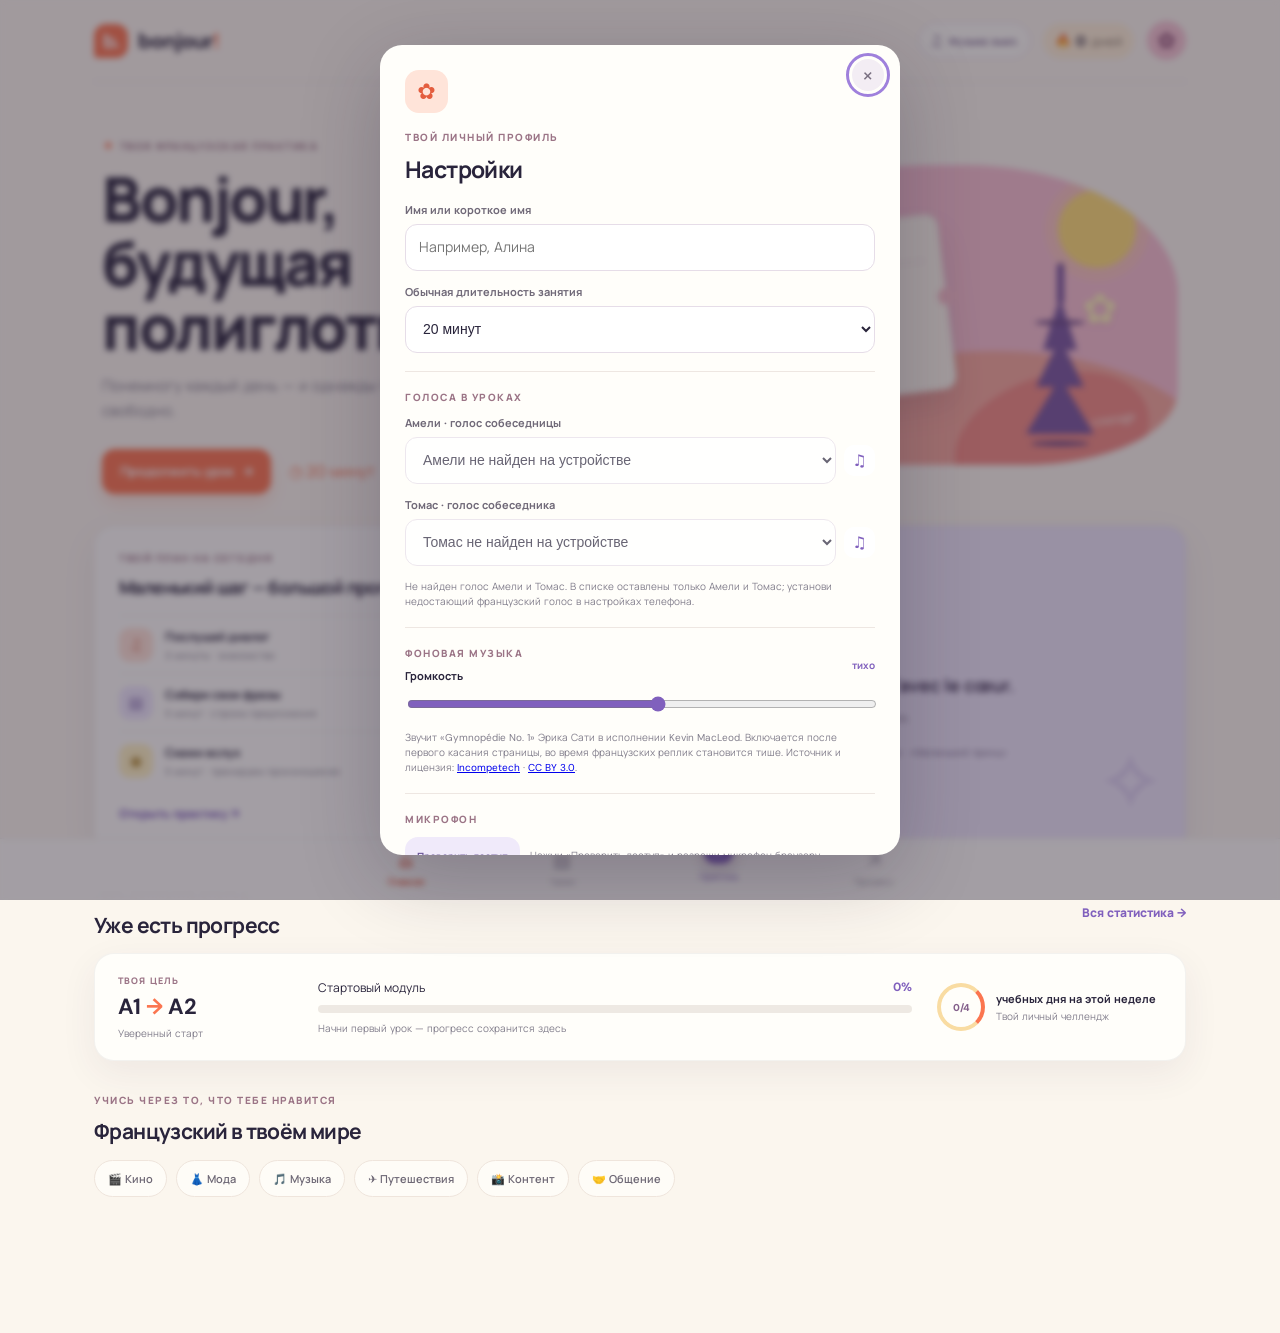
==== index.html @ 50fe8381 "Создать Bonjour" ====
<!doctype html>
<html lang="ru">
  <head>
    <meta charset="utf-8" />
    <meta name="viewport" content="width=device-width, initial-scale=1, viewport-fit=cover" />
    <meta name="theme-color" content="#fbf5ec" />
    <meta name="description" content="Персональный игровой тренажёр французского языка." />
    <title>Bonjour! — французский каждый день</title>
    <link rel="preconnect" href="https://fonts.googleapis.com" />
    <link rel="preconnect" href="https://fonts.gstatic.com" crossorigin />
    <link href="https://fonts.googleapis.com/css2?family=DM+Sans:wght@400;500;600;700;800&family=Manrope:wght@400;500;600;700;800&display=swap" rel="stylesheet" />
    <link rel="stylesheet" href="styles.css?v=20261106-2" />
    <script src="app.js?v=20261106-2" defer></script>
  </head>
  <body>
    <div class="app-shell">
      <header class="topbar">
        <a class="brand" href="#home" aria-label="На главную">
          <span class="brand-mark" aria-hidden="true">b.</span>
          <span>bonjour<span class="brand-dot">!</span></span>
        </a>
        <div class="topbar-actions">
          <button class="music-toggle" id="music-toggle" type="button" aria-pressed="false" aria-label="Включить фоновую музыку"><span aria-hidden="true">♫</span><span id="music-label">Музыка: выкл.</span></button>
          <div class="streak-pill" title="Дни занятий подряд"><span aria-hidden="true">🔥</span><b id="streak-count">0</b><span class="streak-label" id="streak-label">дней</span></div>
          <button class="avatar-button" id="open-profile" aria-label="Открыть профиль"><span id="avatar-initial">✿</span></button>
        </div>
      </header>

      <main id="main-content">
        <section class="view active" id="view-home" aria-labelledby="home-title">
          <div class="hero-grid">
            <div class="hero-copy">
              <p class="eyebrow"><span class="eyebrow-star">✦</span> ТВОЯ ФРАНЦУЗСКАЯ ПРАКТИКА</p>
              <h1 id="home-title">Bonjour,<br /><span id="welcome-name">будущая полиглотка</span><span class="title-sparkle">✦</span></h1>
              <p class="hero-subtitle">Понемногу каждый день — и однажды ты заговоришь свободно.</p>
              <div class="hero-actions">
                <button class="button button-primary" data-go="learn">Продолжить урок <span aria-hidden="true">→</span></button>
                <span class="time-note"><span aria-hidden="true">◷</span> <span id="session-duration">20 минут</span></span>
              </div>
            </div>
            <div class="hero-art" aria-label="Иллюстрация Эйфелевой башни и цветов" role="img">
              <div class="art-sun"></div>
              <div class="art-blob blob-one"></div><div class="art-blob blob-two"></div>
              <div class="art-ticket"><span>PARIS</span><b>je peux<br />le faire !</b><small>я смогу!</small></div>
              <div class="art-tower" aria-hidden="true"><i></i><i></i><i></i><i></i><span></span></div>
              <span class="art-flower flower-a">✿</span><span class="art-flower flower-b">✽</span>
              <span class="art-scribble">bon courage</span>
            </div>
          </div>

          <div class="dashboard-row">
            <article class="panel today-panel">
              <div class="panel-heading"><div><p class="eyebrow">ТВОЙ ПЛАН НА СЕГОДНЯ</p><h2>Маленький шаг — большой прогресс</h2></div><span class="sunny-icon">☀</span></div>
              <div class="daily-plan">
                <div class="plan-item"><span class="plan-icon peach">♫</span><div><b>Послушай диалог</b><small>3 минуты · знакомство</small></div><span class="plan-check" id="listen-check">○</span></div>
                <div class="plan-item"><span class="plan-icon lilac">▤</span><div><b>Собери свои фразы</b><small>5 минут · строим предложения</small></div><span class="plan-check" id="build-check">○</span></div>
                <div class="plan-item"><span class="plan-icon lemon">◉</span><div><b>Скажи вслух</b><small>5 минут · тренируем произношение</small></div><span class="plan-check" id="speak-check">○</span></div>
              </div>
              <button class="text-button" data-go="practice">Открыть практику <span aria-hidden="true">↗</span></button>
            </article>

            <article class="panel quote-panel">
              <div class="quote-top"><span class="quote-mark">“</span><span class="quote-tag">МЫСЛЬ ДНЯ</span></div>
              <blockquote id="quote-text">Каждое новое слово приближает тебя к разговору, о котором ты мечтаешь.</blockquote>
              <p class="quote-translation" id="quote-translation">Chaque nouveau mot te rapproche de la conversation dont tu rêves.</p>
              <div class="quote-author"><span class="author-line"></span><span id="quote-author">Мысль Bonjour!</span></div>
              <span class="quote-doodle" aria-hidden="true">✧</span>
            </article>
          </div>

          <section class="section-block">
            <div class="section-heading"><div><p class="eyebrow">ТВОЁ ДВИЖЕНИЕ ВПЕРЁД</p><h2>Уже есть прогресс</h2></div><button class="text-button" data-go="progress">Вся статистика <span aria-hidden="true">→</span></button></div>
            <div class="progress-strip panel">
              <div class="level-badge"><span>ТВОЯ ЦЕЛЬ</span><strong>A1 <i>→</i> A2</strong><small>Уверенный старт</small></div>
              <div class="overall-progress"><div class="progress-copy"><span>Стартовый модуль</span><b id="overall-percent">0%</b></div><div class="progress-track"><span id="overall-bar"></span></div><small id="lesson-count">Начни первый урок — прогресс сохранится здесь</small></div>
              <div class="week-goal"><div class="goal-ring"><span id="goal-count">0/4</span></div><div><b>учебных дня на этой неделе</b><small>Твой личный челлендж</small></div></div>
            </div>
          </section>

          <section class="section-block interest-section">
            <div class="section-heading"><div><p class="eyebrow">УЧИСЬ ЧЕРЕЗ ТО, ЧТО ТЕБЕ НРАВИТСЯ</p><h2>Французский в твоём мире</h2></div></div>
            <div class="interest-chips"><span>🎬 Кино</span><span>👗 Мода</span><span>🎵 Музыка</span><span>✈️ Путешествия</span><span>📸 Контент</span><span>🤝 Общение</span></div>
          </section>
        </section>

        <section class="view" id="view-learn" aria-labelledby="learn-title">
          <div class="page-intro"><p class="eyebrow">ТВОЙ МАРШРУТ</p><h1 id="learn-title">Уроки <span class="title-sparkle">✦</span></h1><p>Выбирай следующий урок сразу после предыдущего — дневного лимита нет. Можно заниматься 20 минут или продолжать столько, сколько хочется.</p></div>
          <div class="level-banner"><div class="level-banner-icon">01</div><div><span class="eyebrow">УРОВЕНЬ A1 · СТАРТ</span><h2>Первые разговоры</h2><p>Знакомься, задавай вопросы и рассказывай о себе.</p></div><div class="level-banner-progress"><b id="learn-level-percent">0%</b><span>пройдено</span></div></div>
          <div class="lesson-list" id="lesson-list"></div>
          <section class="panel course-roadmap">
            <div class="section-heading"><div><p class="eyebrow">ГИБКИЙ МАРШРУТ</p><h2>От первых фраз к A2</h2></div><span class="roadmap-badge">без календарных замков</span></div>
            <p class="course-roadmap-intro">Эти шесть уроков — стартовый модуль, а не обещание готового уровня A1. Продолжай в своём темпе: уроки доступны сразу, а процент показывает пройденные занятия.</p>
            <div class="course-levels">
              <div class="course-level"><b><span>1</span> A1 · базовое общение</b><p>Произношение и знакомство → о себе и учёбе → распорядок → кафе и покупки → город и поездки → интересы и впечатления.</p></div>
              <div class="course-level course-level-a2"><b><span>2</span> A2 · больше самостоятельности</b><p>Прошедшие события → планы и опыт → мнения и сравнения → учёба и карьера → культура и медиа → длинные диалоги и итоговый разговор.</p></div>
            </div>
            <a class="text-button course-plan-link" href="course-plan.html">Открыть подробный план обучения <span aria-hidden="true">→</span></a>
          </section>
          <section class="panel media-panel">
            <div class="section-heading"><div><p class="eyebrow">ФРАНЦУЗСКИЙ В ЖИВОЙ РЕЧИ</p><h2>Видео для практики и кино</h2></div><span class="media-icon">🎬</span></div>
            <p class="media-intro">Короткие ролики для начинающих и трейлеры открываются в плеере Bonjour. Нажми на карточку, чтобы сразу запустить видео здесь.</p>
            <div class="video-stage" id="video-stage">
              <div class="video-stage-top"><div><span class="eyebrow">СЕАНС В BONJOUR</span><b id="video-title">Выбери первый французский ролик</b></div><button class="video-close" id="close-video" type="button" aria-label="Закрыть видео" hidden>×</button></div>
              <div class="video-screen" id="video-screen">
                <div class="video-poster" id="video-poster"><span class="poster-sparkle">✦</span><div class="poster-clapper"><span>BONJOUR CINÉ-CLUB</span><b>Французский<br />с субтитрами</b><small>смотри · слушай · повторяй</small></div><span class="poster-ticket">PLAY ▶</span></div>
                <iframe id="video-frame" title="Видео на французском" allow="autoplay; encrypted-media; picture-in-picture; fullscreen" allowfullscreen loading="lazy" referrerpolicy="strict-origin-when-cross-origin" hidden></iframe>
              </div>
              <p class="video-note">Видео запускается во встроенном плеере. Нужен интернет; доступность YouTube зависит от сети и региона.</p>
            </div>
            <div class="media-links" id="media-links">
              <button class="media-link" type="button" data-video-id="08KdrgZVrjs" data-video-title="#LesPetitesLeçons · Приветствие"><img src="https://img.youtube.com/vi/08KdrgZVrjs/hqdefault.jpg" alt="" loading="lazy" /><b>Приветствие · Lesson 1</b><small>Первые слова при знакомстве · A1.</small><i>Смотреть здесь <span aria-hidden="true">▶</span></i></button>
              <button class="media-link" type="button" data-video-id="HJBe1u2F1sk" data-video-title="#LesPetitesLeçons · Мужской и женский род"><img src="https://img.youtube.com/vi/HJBe1u2F1sk/hqdefault.jpg" alt="" loading="lazy" /><b>Мужской и женский род · Lesson 2</b><small>Знакомство с родом французских слов · A1.</small><i>Смотреть здесь <span aria-hidden="true">▶</span></i></button>
              <button class="media-link" type="button" data-video-id="zKazQG-7tww" data-video-title="#LesPetitesLeçons · Как сказать, чего хочешь"><img src="https://img.youtube.com/vi/zKazQG-7tww/hqdefault.jpg" alt="" loading="lazy" /><b>Как попросить что-то · Lesson 3</b><small>Фразы для кафе, покупок и повседневных ситуаций · A1.</small><i>Смотреть здесь <span aria-hidden="true">▶</span></i></button>
              <button class="media-link" type="button" data-video-id="x5zzVwCx2vk" data-video-title="#LesPetitesLeçons · Французское произношение"><img src="https://img.youtube.com/vi/x5zzVwCx2vk/hqdefault.jpg" alt="" loading="lazy" /><b>Семь советов по произношению · Lesson 5</b><small>Слушай звуки и пробуй повторять вместе с ведущей.</small><i>Смотреть здесь <span aria-hidden="true">▶</span></i></button>
              <button class="media-link" type="button" data-video-id="_d9MopMB8Fo" data-video-title="#LesPetitesLeçons · Разговор о работе"><img src="https://img.youtube.com/vi/_d9MopMB8Fo/hqdefault.jpg" alt="" loading="lazy" /><b>Разговор о работе · Lesson 7</b><small>Полезные слова для учёбы и будущей карьеры.</small><i>Смотреть здесь <span aria-hidden="true">▶</span></i></button>
              <button class="media-link" type="button" data-video-id="tHgmZGLe35s" data-video-title="#LesPetitesLeçons · Заказ в кафе"><img src="https://img.youtube.com/vi/tHgmZGLe35s/hqdefault.jpg" alt="" loading="lazy" /><b>Заказ в кафе · Lesson 9</b><small>Вежливый заказ и фразы, которые пригодятся в поездке.</small><i>Смотреть здесь <span aria-hidden="true">▶</span></i></button>
              <button class="media-link" type="button" data-video-id="_yDAAnaMV1I" data-video-title="#LesPetitesLeçons · Как спросить дорогу"><img src="https://img.youtube.com/vi/_yDAAnaMV1I/hqdefault.jpg" alt="" loading="lazy" /><b>Как спросить дорогу · Lesson 12</b><small>Ориентируемся в городе и понимаем простые указания.</small><i>Смотреть здесь <span aria-hidden="true">▶</span></i></button>
              <button class="media-link" type="button" data-video-id="jTnqaOsozxw" data-video-title="Le Petit Nicolas · официальный трейлер"><img src="https://img.youtube.com/vi/jTnqaOsozxw/hqdefault.jpg" alt="" loading="lazy" /><b>Le Petit Nicolas · трейлер</b><small>Фильм о школе, друзьях и семье. Лови знакомые короткие фразы.</small><i>Смотреть здесь <span aria-hidden="true">▶</span></i></button>
            </div>
            <div class="photo-stories">
              <div class="photo-stories-heading"><div><p class="eyebrow">CARNET DE VOYAGE</p><h3>Немного французского настроения</h3></div><span aria-hidden="true">✧</span></div>
              <div class="photo-grid">
                <figure class="photo-card photo-paris"><img src="https://images.unsplash.com/photo-1637851059744-d3446faa60f4?auto=format&amp;fit=crop&amp;w=1000&amp;q=82" alt="Вечерний Париж и Эйфелева башня" loading="lazy" decoding="async" /><figcaption><b>Paris au coucher du soleil</b><small>Париж на закате</small></figcaption></figure>
                <figure class="photo-card photo-cafe"><img src="https://images.unsplash.com/photo-1774084930616-fce8eba59264?auto=format&amp;fit=crop&amp;w=1000&amp;q=82" alt="Уютное парижское кафе на мощёной улице" loading="lazy" decoding="async" /><figcaption><b>Un café à Paris</b><small>Кафе и неспешный разговор</small></figcaption></figure>
                <figure class="photo-card photo-cinema"><img src="https://images.unsplash.com/photo-1764689668473-b834a1a575e7?auto=format&amp;fit=crop&amp;w=1000&amp;q=82" alt="Винтажный кинопроектор" loading="lazy" decoding="async" /><figcaption><b>Le cinéma</b><small>Кино, истории и новые слова</small></figcaption></figure>
              </div>
              <p class="photo-credit">Фотографии: Unsplash.</p>
            </div>
            <div class="film-recommendations"><div class="film-rec-heading"><span class="eyebrow">ЧТО ПОСМОТРЕТЬ ДАЛЬШЕ</span><small>уровни — примерный учебный ориентир</small></div><div class="film-rec-grid">
              <article class="film-rec-card film-rec-pink"><span>🍲</span><div><b>Ratatouille</b><small>A2 · кафе, еда, мечта о профессии</small><p>Сначала смотри знакомую сцену с французскими субтитрами, затем перескажи её двумя фразами.</p></div></article>
              <article class="film-rec-card film-rec-yellow"><span>🎒</span><div><b>Le Petit Nicolas</b><small>A2 · школа, друзья, повседневные истории</small><p>Хорошо подходит для коротких смешных сцен и разговорных выражений.</p></div></article>
              <article class="film-rec-card film-rec-purple"><span>🎤</span><div><b>Les Choristes</b><small>A2–B1 · музыка, школа, чувства</small><p>Выбери одну песню или спокойный диалог и выпиши три понятные фразы.</p></div></article>
            </div></div>
            <div class="meme-of-the-day"><iframe id="meme-gif" title="Французский мем-разминка" loading="lazy" allow="fullscreen" src="https://giphy.com/embed/js6NXc48PocYEVb2cn"></iframe><p><b id="meme-title">Когда услышала знакомое bonjour</b><br /><em id="meme-caption">Moi quand je reconnais « bonjour » dans une conversation :</em><small id="meme-translation">Я, когда распознала «бонжур» в разговоре: уже почти переводчик 😄</small></p><button class="sound-button" data-say="Bonjour ! Je comprends un mot sur dix, mais je continue !" aria-label="Послушать фразу из мема-разминки">♫</button></div>
          </section>
        </section>

        <section class="view" id="view-practice" aria-labelledby="practice-title">
          <div class="page-intro"><p class="eyebrow">СЛУШАЙ · ПОВТОРЯЙ · ГОВОРИ</p><h1 id="practice-title">Практика <span class="title-sparkle">✦</span></h1><p>Ошибки здесь — часть пути. Попробуй ещё раз, и фраза станет твоей.</p></div>
          <div class="practice-step-head">
            <div class="step-head-row"><button class="text-button" id="exit-practice" type="button">← К урокам</button><span class="step-counter" id="practice-step-label">ЗАДАНИЕ 1 ИЗ 4</span></div>
            <h2 id="practice-flow-title">Знакомство без волнения</h2>
            <div class="mission-card" id="practice-mission"><span class="mission-sticker">🎬</span><div><b>МИССИЯ · PARIS MODE</b><p></p></div><span class="mission-confetti">✦</span></div>
            <figure class="practice-photo" id="practice-photo"><img id="practice-photo-image" src="https://images.unsplash.com/photo-1637851059744-d3446faa60f4?auto=format&amp;fit=crop&amp;w=1000&amp;q=82" alt="Вечерний Париж" loading="lazy" decoding="async" /><figcaption id="practice-photo-caption">Paris, à toi de jouer !</figcaption></figure>
            <div class="progress-track"><span id="practice-step-fill"></span></div>
          </div>
          <div class="practice-grid step-mode" id="practice-grid">
            <article class="practice-card dialogue-card">
              <div class="practice-card-top"><span class="practice-icon coral">♫</span><span class="tag">АУДИО · A1</span></div>
              <p class="eyebrow">МИНИ-ДИАЛОГ</p><h2 id="dialogue-title">Приятно познакомиться!</h2><p class="card-description" id="dialogue-description">Представь, что знакомишься с кем-то на творческом мероприятии в Париже.</p>
              <div class="dialogue-lines" id="dialogue-lines"></div>
              <button class="button button-dark full-button" id="play-dialogue">▶ Слушать диалог</button>
              <p class="listen-progress" id="listen-progress" aria-live="polite">Послушай весь диалог до конца — тогда откроется следующее задание.</p>
              <button class="text-button" id="mark-listen" disabled>Сначала послушай диалог</button>
            </article>
            <article class="practice-card speak-card">
              <div class="practice-card-top"><span class="practice-icon purple">◉</span><span class="tag">ГОВОРЕНИЕ · A1</span></div>
              <p class="eyebrow">ТВОЯ ОЧЕРЕДЬ</p><h2 id="speaking-task-title">Расскажи о себе</h2><p class="card-description" id="speaking-task-description">Нажми на фразу, послушай произношение, а затем повтори вслух.</p>
              <div id="practice-phrases"></div>
              <div class="practice-media" id="practice-media">
                <div class="practice-media-copy"><span class="eyebrow">МИНИ-ВИДЕО К ЗАДАНИЮ</span><b id="practice-video-title">Короткий французский ролик</b><small id="practice-video-description">Смотри, слушай и замечай знакомые слова.</small></div>
                <button class="practice-video-launch" id="practice-video-launch" type="button" aria-label="Смотреть видео в задании"><img id="practice-video-thumb" src="https://img.youtube.com/vi/08KdrgZVrjs/hqdefault.jpg" alt="" /><span aria-hidden="true">▶</span></button>
                <iframe id="practice-video-frame" title="Видео внутри задания" allow="autoplay; encrypted-media; picture-in-picture; fullscreen" allowfullscreen loading="lazy" hidden></iframe>
              </div>
              <div class="roleplay-card" id="roleplay-card"><div class="roleplay-heading"><span>🎭</span><b>ВНЕЗАПНО: ТВОЯ СЦЕНА</b></div><p id="roleplay-prompt"></p><div class="roleplay-options" id="roleplay-options"></div><div class="roleplay-feedback" id="roleplay-feedback" aria-live="polite"></div></div>
              <div class="practice-meme"><iframe id="practice-meme-gif" title="Реакция-мем для задания" loading="lazy" allow="fullscreen" src="https://giphy.com/embed/WkmIglAtM68g2a2bNl"></iframe><div><b id="practice-meme-title">Мем-пауза</b><p id="practice-meme-copy">Quand le verbe est irrégulier… encore.</p><small id="practice-meme-translation">Когда глагол опять неправильный… ну конечно 😅</small></div></div>
              <div class="voice-controls"><button class="button button-primary" id="record-speech"><span aria-hidden="true">●</span> Попробовать сказать</button><span class="voice-hint" id="voice-hint">Микрофон включится по нажатию</span></div>
              <button class="text-button local-record-button" id="record-local" type="button">Записать себя и прослушать</button>
              <div class="recognition-result" id="recognition-result" aria-live="polite"></div>
              <div class="dictation-fallback">
                <b>Для iPhone: диктовка клавиатуры</b>
                <small>Выбери французскую клавиатуру 🌐, нажми поле и затем микрофон на клавиатуре. Стрелками выбери любую из трёх фраз урока и сравни её целиком. Если значка нет, включи Диктовку в настройках клавиатуры. Это обходной способ, браузерный микрофон ему не нужен.</small>
                <input id="dictation-input" class="name-input" lang="fr-FR" autocomplete="off" autocapitalize="sentences" placeholder="Нажми и произнеси фразу" />
                <div class="dictation-target-row"><button class="dictation-nav" id="dictation-prev" type="button" aria-label="Предыдущая фраза">←</button><small class="dictation-target" id="dictation-target">Фраза для сравнения появится здесь.</small><button class="dictation-nav" id="dictation-next" type="button" aria-label="Следующая фраза">→</button></div>
                <small class="dictation-count" id="dictation-count" aria-live="polite">Фраза 1 из 3 · проверено 0 из 3</small>
                <button class="button button-soft dictation-check" id="check-dictation" type="button">Сравнить с образцом</button>
                <div class="dictation-result" id="dictation-result" aria-live="polite"></div>
              </div>
              <button class="text-button" id="mark-speak">Я потренировалась говорить <span aria-hidden="true">✓</span></button>
            </article>
            <article class="practice-card quiz-card">
              <div class="practice-card-top"><span class="practice-icon yellow">✳</span><span class="tag">КВИЗ · 2 МИНУТЫ</span></div>
              <p class="eyebrow">СОБЕРИ ФРАЗУ</p><h2 id="quiz-title">Как сказать «Я учусь»?</h2><p class="card-description" id="quiz-description">Выбери французский вариант.</p>
              <div class="quiz-options" id="quiz-options"></div>
              <div class="quiz-feedback" id="quiz-feedback" aria-live="polite"></div>
            </article>
            <article class="practice-card words-card">
              <div class="practice-card-top"><span class="practice-icon pink">✿</span><span class="tag">СЛОВА · ПОВТОРЕНИЕ</span></div>
              <p class="eyebrow">КАРТОЧКИ</p><h2 id="words-title">Слова для знакомства</h2><p class="card-description" id="words-description">Нажми на карточку, чтобы увидеть перевод. Отмечай те, что уже запомнила.</p>
              <div class="flashcard" id="flashcard" role="button" tabindex="0" aria-label="Показать перевод слова"><span class="flashcard-label">ФРАНЦУЗСКИЙ</span><strong id="flashcard-word">Bonjour</strong><span class="flashcard-tap">Нажми, чтобы перевернуть ↻</span><span class="flashcard-translation" id="flashcard-translation">Здравствуйте · Добрый день</span></div>
              <div class="flashcard-controls"><button class="button button-soft" id="word-hard">Повторить</button><button class="button button-primary" id="word-known">Запомнила ✓</button></div>
              <div class="flashcard-count"><span id="word-index">1</span> из <span id="word-total">8</span> слов · запомнено <span id="known-count">0</span></div>
              <button class="text-button add-word-button" id="add-vocab">＋ Добавить слово с занятия</button>
            </article>
          </div>
          <div class="step-controls"><button class="button button-soft" id="step-back" type="button">Назад</button><button class="button button-primary" id="step-next" type="button">Дальше <span aria-hidden="true">→</span></button></div>
        </section>

        <section class="view" id="view-progress" aria-labelledby="progress-title">
          <div class="page-intro"><p class="eyebrow">ТЫ УЖЕ ПРОДВИНУЛАСЬ</p><h1 id="progress-title">Мой прогресс <span class="title-sparkle">✦</span></h1><p>Смотри, что уже получается, и выбирай следующий маленький шаг.</p></div>
          <div class="progress-summary-grid">
            <article class="summary-card summary-main"><span class="summary-label">ТВОЙ ТЕКУЩИЙ ПУТЬ</span><div class="big-percent" id="progress-big-percent">0<span>%</span></div><div class="progress-track"><span id="progress-main-bar"></span></div><div class="summary-foot"><span>Начало A1</span><span>Цель — A2</span></div></article>
            <article class="summary-card summary-streak"><span class="streak-emoji">🔥</span><span class="summary-label">ЛИЧНАЯ СЕРИЯ</span><b id="progress-streak">1 день</b><small>Каждая короткая практика важна</small></article>
          </div>
          <section class="panel skills-panel"><div class="section-heading"><div><p class="eyebrow">ТВОИ НАВЫКИ</p><h2>Сильные стороны и точки роста</h2></div><span class="skill-note">Ориентир по выполненным упражнениям</span></div><div class="skill-list" id="skill-list"></div></section>
          <section class="panel roadmap-panel"><div><p class="eyebrow">ТВОЙ ОРИЕНТИР</p><h2>Путь к A1, затем A2</h2><p id="forecast-text">Пройди вводные уроки. Процент показывает занятия, а не официальный сертификат уровня.</p></div><div class="roadmap-stops"><span class="roadmap-stop current"><i>1</i><b>A1</b><small>базовые разговоры</small></span><span class="roadmap-line"></span><span class="roadmap-stop"><i>2</i><b>A2</b><small>больше свободы</small></span></div></section>
          <section class="panel challenge-panel"><div class="challenge-icon">🏆</div><div class="challenge-copy"><p class="eyebrow">ЧЕЛЛЕНДЖ НЕДЕЛИ</p><h2>4 учебных дня — твой личный рекорд</h2><p>Соревнуйся с собой. Один учебный день тоже считается победой.</p><div class="challenge-dots" id="challenge-dots"></div></div><span class="challenge-count" id="challenge-count">0/4</span></section>
          <section class="panel backup-panel"><div><p class="eyebrow">ТВОИ ДАННЫЕ</p><h2>Перенос прогресса</h2><p>Сохрани резервную копию и загрузи её на другом устройстве.</p></div><div class="backup-actions"><button class="button button-soft" id="export-data">Скачать копию</button><label class="button button-outline" for="import-file">Загрузить копию<input id="import-file" type="file" accept="application/json,.json" hidden /></label></div></section>
        </section>
      </main>

      <nav class="bottom-nav" aria-label="Главная навигация">
        <button class="nav-item active" data-view="home"><span class="nav-icon">⌂</span><span>Главная</span></button>
        <button class="nav-item" data-view="learn"><span class="nav-icon">▤</span><span>Уроки</span></button>
        <button class="nav-item nav-center" data-view="practice"><span class="nav-center-icon">✦</span><span>Практика</span></button>
        <button class="nav-item" data-view="progress"><span class="nav-icon">↗</span><span>Прогресс</span></button>
      </nav>
    </div>

    <dialog class="profile-dialog" id="profile-dialog">
      <form id="profile-form">
        <button class="dialog-close" id="close-profile" type="button" aria-label="Закрыть">×</button>
        <span class="dialog-sparkle">✿</span><p class="eyebrow">ТВОЙ ЛИЧНЫЙ ПРОФИЛЬ</p><h2>Настройки</h2>
        <label class="field-label" for="name-input">Имя или короткое имя</label><input id="name-input" class="name-input" maxlength="24" placeholder="Например, Алина" autocomplete="given-name" />
        <label class="field-label settings-label" for="session-length">Обычная длительность занятия</label>
        <select id="session-length" class="name-input"><option value="20">20 минут</option><option value="30">30 минут</option><option value="60">60 минут</option></select>
        <div class="settings-divider"></div>
        <p class="eyebrow">ГОЛОСА В УРОКАХ</p>
        <label class="field-label" for="voice-amelie">Амели · голос собеседницы</label>
        <div class="profile-voice-row"><select id="voice-amelie" class="name-input"><option value="">Загружаю французские голоса…</option></select><button class="sound-button" id="preview-amelie" type="button" aria-label="Прослушать голос Амели">♫</button></div>
        <label class="field-label settings-label" for="voice-thomas">Томас · голос собеседника</label>
        <div class="profile-voice-row"><select id="voice-thomas" class="name-input"><option value="">Загружаю французские голоса…</option></select><button class="sound-button" id="preview-thomas" type="button" aria-label="Прослушать голос Томаса">♫</button></div>
        <p class="dialog-note" id="voice-help">Упражнения будут озвучены выбранными голосами. Список зависит от голосов, установленных на устройстве.</p>
        <div class="settings-divider"></div>
        <div class="setting-heading"><div><p class="eyebrow">ФОНОВАЯ МУЗЫКА</p><b>Громкость</b></div><output id="music-volume-output">тихо</output></div>
        <input id="music-volume" class="volume-range" type="range" min="0" max="0.14" step="0.005" value="0.075" aria-label="Громкость фоновой музыки" />
        <p class="dialog-note">Звучит «Gymnopédie No. 1» Эрика Сати в исполнении Kevin MacLeod. Включается после первого касания страницы, во время французских реплик становится тише. Источник и лицензия: <a href="https://incompetech.com/music/royalty-free/mp3-royaltyfree/Gymnopedie%20No%201.mp3" target="_blank" rel="noreferrer">Incompetech</a> · <a href="https://creativecommons.org/licenses/by/3.0/" target="_blank" rel="noreferrer">CC BY 3.0</a>.</p>
        <div class="settings-divider"></div>
        <p class="eyebrow">МИКРОФОН</p>
        <div class="mic-check-row"><button class="button button-soft" id="check-mic" type="button">Проверить доступ</button><span id="mic-status" aria-live="polite">Проверка доступности микрофона…</span></div>
        <p class="dialog-note" id="mic-help">Проверяю, разрешает ли этот адрес использовать микрофон.</p>
        <p class="dialog-note">Прогресс сохраняется в этом браузере на этом устройстве. Перенести его можно через резервную копию.</p>
        <div class="dialog-actions"><button class="button button-soft" id="cancel-profile" type="button">Закрыть</button><button class="button button-primary" id="save-name" type="submit">Сохранить</button></div>
      </form>
    </dialog>

    <dialog class="vocab-dialog" id="vocab-dialog">
      <form id="vocab-form">
        <button class="dialog-close" id="close-vocab" type="button" aria-label="Закрыть">×</button>
        <span class="dialog-sparkle">✍</span><p class="eyebrow">ТВОЙ УНИВЕРСИТЕТСКИЙ СЛОВАРЬ</p><h2>Добавь слово с занятия</h2>
        <label class="field-label" for="vocab-fr">Слово или фраза по-французски</label><input id="vocab-fr" class="name-input" maxlength="80" placeholder="Например, la bibliothèque" required />
        <label class="field-label vocab-label" for="vocab-ru">Перевод на русский</label><input id="vocab-ru" class="name-input" maxlength="120" placeholder="Например, библиотека" required />
        <p class="dialog-note">Новая карточка попадёт в общую колоду и сохранится в твоём браузере.</p>
        <div class="dialog-actions"><button class="button button-soft" id="cancel-vocab" type="button">Отмена</button><button class="button button-primary" type="submit">Добавить</button></div>
      </form>
    </dialog>

    <dialog class="lesson-dialog" id="lesson-dialog"><div class="lesson-dialog-content" id="lesson-dialog-content"></div></dialog>
    <audio id="background-music" preload="none" loop><source src="https://incompetech.com/music/royalty-free/mp3-royaltyfree/Gymnopedie%20No%201.mp3" type="audio/mpeg" /></audio>
    <div class="toast" id="toast" role="status" aria-live="polite"></div>
  </body>
</html>
---- styles.css ----
:root {
  color-scheme: light;
  --ink: #29243b;
  --muted: #827e8c;
  --paper: #fbf6ee;
  --white: #fffefa;
  --line: #ece5dc;
  --orange: #fb754f;
  --orange-dark: #e45d3e;
  --yellow: #ffd96b;
  --pink: #f7acc6;
  --purple: #8060bd;
  --purple-pale: #eee8fa;
  --shadow: 0 12px 36px rgba(66, 45, 85, .07);
  font-family: "DM Sans", "Manrope", system-ui, -apple-system, BlinkMacSystemFont, "Segoe UI", sans-serif;
  font-synthesis: none;
  text-rendering: optimizeLegibility;
}
* { box-sizing: border-box; }
html { min-width: 320px; scroll-behavior: smooth; }
body { margin: 0; background: var(--paper); color: var(--ink); }
button, input { font: inherit; }
button { color: inherit; }
button:focus-visible, a:focus-visible, input:focus-visible, [tabindex]:focus-visible { outline: 3px solid #9f80dc; outline-offset: 3px; }
.app-shell { max-width: 1180px; min-height: 100vh; margin: 0 auto; padding: 0 44px 108px; }
.topbar { height: 82px; display: flex; align-items: center; justify-content: space-between; border-bottom: 1px solid rgba(41,36,59,.08); }
.brand { display: inline-flex; align-items: center; gap: 10px; color: var(--ink); text-decoration: none; font-size: 21px; font-weight: 800; letter-spacing: -.8px; }
.brand-mark { display: grid; place-items: center; width: 34px; height: 34px; border-radius: 12px 12px 12px 4px; background: var(--orange); color: #fff; font-size: 20px; }
.brand-dot, .title-sparkle { color: var(--orange); }
.topbar-actions { display: flex; align-items: center; gap: 13px; }
.streak-pill { display: flex; align-items: center; gap: 5px; padding: 9px 12px; background: #fff0d7; border-radius: 999px; font-size: 13px; }
.streak-pill b { font-size: 14px; }.streak-label { color: #827363; }
.avatar-button { width: 39px; height: 39px; border: 0; border-radius: 50%; background: #f5c4d1; color: #7d3d66; font-size: 21px; cursor: pointer; }
.view { display: none; padding: 34px 0 28px; animation: view-in .25s ease-out; }.view.active { display: block; }
@keyframes view-in { from { opacity: .5; transform: translateY(5px); } to { opacity: 1; transform: translateY(0); } }
.hero-grid { min-height: 350px; display: grid; grid-template-columns: 1.1fr .9fr; gap: 36px; align-items: center; padding: 20px 8px 32px; }
.eyebrow { margin: 0 0 11px; color: #9b7486; font-size: 10px; font-weight: 800; letter-spacing: 1.5px; }
.eyebrow-star { color: var(--orange); font-size: 15px; vertical-align: -1px; }
h1, h2, p { margin-top: 0; }
h1 { margin-bottom: 15px; font-family: "Manrope", "DM Sans", sans-serif; font-size: clamp(42px, 5vw, 62px); line-height: 1.03; letter-spacing: -2.5px; font-weight: 800; }
h2 { margin-bottom: 8px; font-family: "Manrope", sans-serif; font-size: 21px; line-height: 1.25; letter-spacing: -.6px; }
.hero-subtitle { max-width: 425px; color: var(--muted); font-size: 15px; line-height: 1.7; }
.hero-actions { display: flex; align-items: center; gap: 18px; margin-top: 24px; }
.button { display: inline-flex; justify-content: center; align-items: center; gap: 9px; min-height: 45px; padding: 0 18px; border: 0; border-radius: 13px; font-weight: 700; font-size: 13px; text-decoration: none; cursor: pointer; transition: transform .16s ease, box-shadow .16s ease, background .16s ease; }
.button:hover { transform: translateY(-2px); box-shadow: 0 8px 16px rgba(64,38,69,.12); }
.button-primary { color: #fff; background: var(--orange); box-shadow: 0 8px 16px rgba(251,117,79,.19); }.button-primary:hover { background: var(--orange-dark); }
.button-soft { color: #6a5597; background: #f0eafa; }.button-dark { color: #fff; background: var(--ink); }.button-outline { color: var(--purple); border: 1px solid #d8ccec; background: transparent; }
.time-note { color: var(--muted); font-size: 12px; }.time-note span { color: var(--orange); font-size: 16px; vertical-align: -1px; }
.hero-art { position: relative; height: 300px; overflow: hidden; border-radius: 48% 46% 33% 30% / 35% 43% 25% 34%; background: #f8c0d0; isolation: isolate; }
.hero-art::after { position: absolute; z-index: -1; right: -8%; bottom: -37%; width: 95%; height: 75%; border-radius: 50%; background: #f7a99c; content: ""; }
.art-sun { position: absolute; top: 25px; right: 42px; width: 78px; height: 78px; border-radius: 50%; background: #ffde77; box-shadow: 0 0 0 13px rgba(255,222,119,.18); }
.art-blob { position: absolute; border-radius: 50%; }.blob-one { left: -28px; top: 44px; width: 124px; height: 150px; background: #f398b8; transform: rotate(30deg); }.blob-two { right: 26px; bottom: -36px; width: 200px; height: 125px; background: #f28b83; transform: rotate(-18deg); }
.art-ticket { position: absolute; z-index: 2; left: 15%; top: 19%; width: 168px; height: 177px; padding: 20px 18px; transform: rotate(-7deg); border: 1px solid rgba(65,46,86,.11); border-radius: 14px; background: #fff9ed; box-shadow: 0 17px 29px rgba(90,47,73,.13); }
.art-ticket::before, .art-ticket::after { position: absolute; top: 75px; width: 17px; height: 17px; border-radius: 50%; background: #f5bdc7; content: ""; }.art-ticket::before { left: -9px; }.art-ticket::after { right: -9px; }
.art-ticket span { display: block; padding-bottom: 13px; border-bottom: 1px dashed #d9c7c8; color: #a3788c; font-size: 9px; font-weight: 800; letter-spacing: 2px; }.art-ticket b { display: block; margin-top: 15px; color: #6d4e91; font-family: "Manrope", sans-serif; font-size: 21px; line-height: 1.12; }.art-ticket small { display: block; margin-top: 7px; color: #928695; font-size: 11px; }
.art-tower { position: absolute; z-index: 1; right: 18%; bottom: 19px; width: 68px; height: 183px; }.art-tower::before { position: absolute; top: 0; left: 31px; width: 7px; height: 40px; border-radius: 8px 8px 0 0; background: #75519a; content: ""; }.art-tower i { position: absolute; left: 50%; display: block; height: 0; border-right: solid transparent; border-left: solid transparent; transform: translateX(-50%); }.art-tower i:nth-child(1) { top: 34px; border-right-width: 17px; border-bottom: 53px solid #79579e; border-left-width: 17px; }.art-tower i:nth-child(2) { top: 75px; border-right-width: 24px; border-bottom: 49px solid #79579e; border-left-width: 24px; }.art-tower i:nth-child(3) { top: 114px; border-right-width: 34px; border-bottom: 57px solid #79579e; border-left-width: 34px; }.art-tower i:nth-child(4) { top: 57px; width: 50px; height: 5px; border-radius: 50%; background: #694886; }.art-tower span { position: absolute; bottom: 0; left: 5px; width: 58px; height: 5px; border-radius: 50%; background: #694886; }
.art-flower { position: absolute; z-index: 3; color: #fff4ba; text-shadow: 0 2px 5px rgba(150,80,110,.18); }.flower-a { right: 13%; top: 39%; font-size: 41px; }.flower-b { left: 10%; bottom: 12%; color: #fff; font-size: 28px; }.art-scribble { position: absolute; right: 9%; bottom: 12%; color: #fff8ef; font-family: cursive; font-size: 14px; transform: rotate(-8deg); }
.dashboard-row { display: grid; grid-template-columns: 1.12fr .88fr; gap: 20px; }.panel { position: relative; padding: 24px; border: 1px solid rgba(41,36,59,.055); border-radius: 20px; background: var(--white); box-shadow: var(--shadow); }
.panel-heading, .section-heading { display: flex; justify-content: space-between; align-items: center; gap: 18px; }.panel-heading h2 { margin: 0; font-size: 18px; }.sunny-icon { color: #f3b839; font-size: 26px; }
.daily-plan { margin: 17px 0 11px; }.plan-item { display: flex; align-items: center; gap: 12px; min-height: 58px; border-top: 1px solid #f2eee8; }.plan-icon { display: grid; place-items: center; width: 34px; height: 34px; border-radius: 11px; font-size: 15px; }.plan-icon.peach { color: #d56c4e; background: #ffe2d6; }.plan-icon.lilac { color: #765ca6; background: #eee7fb; }.plan-icon.lemon { color: #ae8529; background: #fff2c3; }.plan-item div { flex: 1; }.plan-item b, .plan-item small { display: block; }.plan-item b { font-size: 12px; }.plan-item small { margin-top: 3px; color: var(--muted); font-size: 10px; }.plan-check { color: #c1b8c7; font-size: 19px; }.plan-check.done { color: #4caa76; }
.text-button { padding: 5px 0; border: 0; background: none; color: var(--purple); font-size: 12px; font-weight: 800; cursor: pointer; }.text-button:hover { color: var(--orange-dark); }
.quote-panel { display: flex; flex-direction: column; justify-content: center; min-height: 302px; overflow: hidden; background: #eee7fa; }.quote-top { display: flex; align-items: center; gap: 9px; }.quote-mark { color: #9f7cd1; font-family: Georgia,serif; font-size: 44px; line-height: .8; }.quote-tag { color: #8c78aa; font-size: 9px; font-weight: 800; letter-spacing: 1.5px; }.quote-panel blockquote { max-width: 420px; margin: 18px 0 11px; color: #403354; font-family: "Manrope", sans-serif; font-size: 18px; font-weight: 700; line-height: 1.45; }.quote-translation { max-width: 400px; margin-bottom: 18px; color: #776d83; font-size: 12px; line-height: 1.55; }.quote-author { display: flex; align-items: center; gap: 9px; color: #746786; font-size: 10px; }.author-line { width: 24px; height: 1px; background: #a993c4; }.quote-doodle { position: absolute; right: 21px; bottom: 16px; color: rgba(128,96,189,.23); font-size: 80px; }
.section-block { margin-top: 35px; }.section-heading { margin-bottom: 15px; }.section-heading h2 { margin-bottom: 0; }.progress-strip { display: grid; grid-template-columns: 175px 1fr 225px; align-items: center; gap: 25px; padding: 20px 23px; }.level-badge { display: flex; flex-direction: column; gap: 5px; }.level-badge span { color: #9b7486; font-size: 9px; font-weight: 800; letter-spacing: 1.1px; }.level-badge strong { font-size: 22px; }.level-badge strong i { color: var(--orange); font-style: normal; }.level-badge small, .overall-progress small, .week-goal small { color: var(--muted); font-size: 10px; }.progress-copy { display: flex; justify-content: space-between; margin-bottom: 9px; font-size: 12px; }.progress-copy b { color: var(--purple); }.progress-track { height: 8px; overflow: hidden; border-radius: 8px; background: #eee9e3; }.progress-track span { display: block; width: 0; height: 100%; border-radius: inherit; background: linear-gradient(90deg, var(--orange), #f7b848); transition: width .4s ease; }.overall-progress small { display: block; margin-top: 8px; }.week-goal { display: flex; align-items: center; gap: 11px; }.week-goal b, .week-goal small { display: block; }.week-goal b { margin-bottom: 3px; font-size: 11px; }.goal-ring { display: grid; place-items: center; width: 48px; height: 48px; border: 4px solid #f9dca2; border-right-color: var(--orange); border-radius: 50%; color: #84608b; font-size: 10px; font-weight: 800; }
.interest-section { margin-top: 32px; }.interest-chips { display: flex; flex-wrap: wrap; gap: 9px; }.interest-chips span { padding: 10px 13px; border: 1px solid #efe5dc; border-radius: 999px; background: rgba(255,254,250,.8); color: #6e6875; font-size: 11px; font-weight: 600; }
.page-intro { max-width: 650px; margin: 4px 0 27px; }.page-intro h1 { margin-bottom: 9px; font-size: clamp(39px, 5vw, 54px); }.page-intro > p:last-child { margin-bottom: 0; color: var(--muted); font-size: 14px; line-height: 1.65; }
.level-banner { display: flex; align-items: center; gap: 17px; padding: 21px 24px; border-radius: 20px; background: #eee7fa; }.level-banner-icon { display: grid; place-items: center; width: 52px; height: 52px; flex: 0 0 auto; border-radius: 17px; background: var(--purple); color: #fff; font-weight: 800; }.level-banner .eyebrow { margin-bottom: 5px; color: #8b75aa; }.level-banner h2 { margin: 0 0 4px; font-size: 19px; }.level-banner p { margin: 0; color: #80778d; font-size: 11px; }.level-banner-progress { display: flex; flex-direction: column; align-items: flex-end; gap: 3px; margin-left: auto; color: #8a77a5; }.level-banner-progress b { font-size: 21px; }.level-banner-progress span { font-size: 10px; }
.lesson-list { display: grid; grid-template-columns: repeat(2, minmax(0,1fr)); gap: 14px; margin-top: 18px; }.lesson-card { display: flex; align-items: center; gap: 13px; min-height: 91px; padding: 15px; border: 1px solid #eee8e0; border-radius: 16px; background: var(--white); text-align: left; cursor: pointer; transition: transform .16s ease, box-shadow .16s ease; }.lesson-card:hover { transform: translateY(-2px); box-shadow: var(--shadow); }.lesson-number { display: grid; place-items: center; width: 41px; height: 41px; flex: 0 0 auto; border-radius: 14px; background: #ffe2d7; color: #d1674e; font-size: 14px; font-weight: 800; }.lesson-card:nth-child(2) .lesson-number { background: #fce7b2; color: #a17716; }.lesson-card:nth-child(3) .lesson-number { background: #f5d7e3; color: #ad5579; }.lesson-card:nth-child(4) .lesson-number { background: #e8e0f5; color: #755aa2; }.lesson-card-content { min-width: 0; flex: 1; }.lesson-card-content b, .lesson-card-content small { display: block; }.lesson-card-content b { margin-bottom: 4px; font-size: 12px; }.lesson-card-content small { color: var(--muted); font-size: 10px; line-height: 1.4; }.lesson-card-arrow { color: #a798a7; font-size: 19px; }.lesson-card.done .lesson-number { background: #dff2e5; color: #4b9a68; }.lesson-card.done .lesson-card-arrow { color: #4b9a68; }
.next-level-card { display: flex; align-items: center; gap: 13px; margin-top: 18px; padding: 18px 20px; border: 1px dashed #dacde7; border-radius: 16px; background: #f6f2fb; }.next-lock { display: grid; place-items: center; width: 38px; height: 38px; border-radius: 12px; background: #e7def4; color: #8060bd; }.next-level-card div { flex: 1; }.next-level-card b { font-size: 12px; }.next-level-card p { margin: 4px 0 0; color: var(--muted); font-size: 10px; }.lock-pill, .tag { color: #9279ab; font-size: 9px; font-weight: 800; letter-spacing: 1px; }
.practice-grid { display: grid; grid-template-columns: repeat(2,minmax(0,1fr)); gap: 16px; }.practice-card { min-width: 0; padding: 22px; border: 1px solid #eee8e0; border-radius: 20px; background: var(--white); box-shadow: var(--shadow); }.practice-card-top { display: flex; align-items: center; justify-content: space-between; margin-bottom: 16px; }.practice-icon { display: grid; place-items: center; width: 37px; height: 37px; border-radius: 13px; font-size: 17px; }.practice-icon.coral { color: #d56c4e; background: #ffe2d6; }.practice-icon.purple { color: #765ca6; background: #eee7fa; }.practice-icon.yellow { color: #a17716; background: #fff1bf; }.practice-icon.pink { color: #b95280; background: #fae2eb; }.practice-card .eyebrow { margin-bottom: 7px; }.practice-card h2 { margin-bottom: 7px; font-size: 19px; }.card-description { min-height: 36px; margin-bottom: 14px; color: var(--muted); font-size: 11px; line-height: 1.6; }.dialogue-lines { display: grid; gap: 8px; margin: 15px 0; }.dialogue-line { display: grid; grid-template-columns: 24px 1fr auto; align-items: center; gap: 8px; padding: 9px 10px; border-radius: 11px; background: #faf6f0; }.dialogue-speaker { display: grid; place-items: center; width: 23px; height: 23px; border-radius: 50%; background: #f7d8e3; color: #905570; font-size: 9px; font-weight: 800; }.dialogue-line:nth-child(even) .dialogue-speaker { background: #e8def6; color: #73589f; }.dialogue-text b, .dialogue-text small { display: block; }.dialogue-text b { font-size: 10px; line-height: 1.45; }.dialogue-text small { margin-top: 2px; color: var(--muted); font-size: 9px; }.sound-button { width: 31px; height: 31px; border: 0; border-radius: 10px; background: #fff; color: var(--purple); cursor: pointer; }.sound-button:hover { background: var(--purple-pale); }.full-button { width: 100%; min-height: 42px; font-size: 11px; }.dialogue-card > .text-button, .speak-card > .text-button { display: block; margin: 7px auto 0; }
.phrase-box { display: flex; align-items: center; gap: 10px; margin: 8px 0; padding: 10px; border: 1px solid #f0eae5; border-radius: 13px; }.phrase-number { color: #c38e9f; font-size: 10px; font-weight: 800; }.phrase-box div { min-width: 0; flex: 1; }.phrase-box b, .phrase-box small { display: block; }.phrase-box b { font-size: 10px; }.phrase-box small { margin-top: 3px; color: var(--muted); font-size: 9px; }.voice-controls { display: flex; align-items: center; gap: 10px; margin-top: 15px; }.voice-controls .button { min-height: 41px; padding: 0 12px; font-size: 10px; }.voice-hint { color: var(--muted); font-size: 9px; line-height: 1.4; }.recognition-result { min-height: 0; color: #645777; font-size: 11px; line-height: 1.5; }.recognition-result:not(:empty) { margin-top: 8px; padding: 9px; border-radius: 10px; background: #f5f0fb; }
.quiz-options { display: grid; gap: 8px; }.quiz-option { width: 100%; padding: 12px 13px; border: 1px solid #eee8e0; border-radius: 12px; background: #fffefa; text-align: left; font-size: 11px; cursor: pointer; }.quiz-option:hover { border-color: #cbb8e2; background: #faf7ff; }.quiz-option.correct { border-color: #80c69b; background: #e9f7ed; }.quiz-option.incorrect { border-color: #efaaa2; background: #fff0ee; }.quiz-feedback { min-height: 18px; margin-top: 10px; color: #6d5e7d; font-size: 10px; line-height: 1.4; }.flashcard { position: relative; display: flex; min-height: 142px; flex-direction: column; align-items: center; justify-content: center; gap: 8px; overflow: hidden; border-radius: 16px; background: linear-gradient(135deg,#f5e8fb,#fff0da); text-align: center; cursor: pointer; }.flashcard::after { position: absolute; top: -30px; right: -25px; width: 105px; height: 105px; border-radius: 50%; background: rgba(255,255,255,.35); content: ""; }.flashcard-label { color: #9b7aa1; font-size: 8px; font-weight: 800; letter-spacing: 1.3px; }.flashcard strong { color: #493a5d; font-family: "Manrope",sans-serif; font-size: 25px; }.flashcard-tap { color: #928596; font-size: 9px; }.flashcard-translation { display: none; color: #735d87; font-size: 12px; font-weight: 700; }.flashcard.revealed #flashcard-word { display: none; }.flashcard.revealed .flashcard-tap { display: none; }.flashcard.revealed .flashcard-translation { display: block; }.flashcard-controls { display: flex; gap: 8px; margin-top: 10px; }.flashcard-controls .button { min-height: 39px; flex: 1; padding: 0 10px; font-size: 10px; }.flashcard-count { margin-top: 8px; color: var(--muted); text-align: center; font-size: 9px; }
.progress-summary-grid { display: grid; grid-template-columns: 1.3fr .7fr; gap: 15px; }.summary-card { min-height: 150px; padding: 22px; border-radius: 20px; }.summary-main { background: #eee7fa; }.summary-streak { display: flex; flex-direction: column; align-items: flex-start; justify-content: center; background: #fff0d7; }.summary-label { color: #8d7b9c; font-size: 9px; font-weight: 800; letter-spacing: 1.2px; }.big-percent { margin: 8px 0; color: #55436f; font-family: "Manrope",sans-serif; font-size: 42px; font-weight: 800; line-height: 1; }.big-percent span { font-size: 21px; }.summary-main .progress-track { background: rgba(255,255,255,.75); }.summary-main .progress-track span { background: var(--purple); }.summary-foot { display: flex; justify-content: space-between; margin-top: 7px; color: #8a7c97; font-size: 9px; }.streak-emoji { margin-bottom: 6px; font-size: 23px; }.summary-streak b { margin: 4px 0; color: #68494c; font-size: 24px; }.summary-streak small { color: #937a7a; font-size: 10px; }.skills-panel, .roadmap-panel { margin-top: 16px; }.skill-note { color: var(--muted); font-size: 9px; }.skill-list { display: grid; grid-template-columns: repeat(2,minmax(0,1fr)); gap: 15px 25px; margin-top: 22px; }.skill-row-head { display: flex; justify-content: space-between; margin-bottom: 7px; font-size: 11px; }.skill-row-head span:first-child { color: #5d5667; }.skill-row-head b { color: #8b72ab; font-size: 10px; }.skill-row .progress-track { height: 6px; }.skill-row:nth-child(1) .progress-track span { background: var(--orange); }.skill-row:nth-child(2) .progress-track span { background: #7b63b7; }.skill-row:nth-child(3) .progress-track span { background: #ef9fb7; }.skill-row:nth-child(4) .progress-track span { background: #e8bb45; }.roadmap-panel { display: grid; grid-template-columns: 1fr 1fr; gap: 25px; align-items: center; }.roadmap-panel h2 { margin-bottom: 6px; }.roadmap-panel p:not(.eyebrow) { max-width: 440px; margin: 0; color: var(--muted); font-size: 11px; line-height: 1.6; }.roadmap-stops { display: flex; align-items: center; justify-content: center; }.roadmap-stop { display: flex; flex-direction: column; align-items: center; gap: 4px; color: #a29aa8; text-align: center; }.roadmap-stop i { display: grid; place-items: center; width: 32px; height: 32px; border: 1px solid #dcd3e6; border-radius: 50%; background: #fff; font-size: 11px; font-style: normal; }.roadmap-stop b { font-size: 11px; }.roadmap-stop small { font-size: 8px; }.roadmap-stop.current { color: var(--purple); }.roadmap-stop.current i { border-color: var(--purple); background: var(--purple); color: #fff; }.roadmap-line { width: 45px; height: 2px; margin: -22px 7px 0; background: #e6ddea; }.challenge-panel { display: flex; align-items: center; gap: 16px; margin-top: 16px; background: #fff9e9; }.challenge-icon { display: grid; place-items: center; width: 52px; height: 52px; flex: 0 0 auto; border-radius: 17px; background: #ffedb5; font-size: 25px; }.challenge-copy { flex: 1; }.challenge-copy .eyebrow { margin-bottom: 4px; }.challenge-copy h2 { margin-bottom: 4px; font-size: 16px; }.challenge-copy p:not(.eyebrow) { margin-bottom: 9px; color: var(--muted); font-size: 10px; }.challenge-count { color: #a26d2c; font-size: 18px; font-weight: 800; }.challenge-dots { display: flex; gap: 5px; }.challenge-dots span { width: 20px; height: 5px; border-radius: 5px; background: #eadfc6; }.challenge-dots span.filled { background: var(--orange); }.backup-panel { display: flex; align-items: center; justify-content: space-between; gap: 20px; margin-top: 16px; }.backup-panel h2 { margin-bottom: 5px; font-size: 16px; }.backup-panel p:not(.eyebrow) { margin: 0; color: var(--muted); font-size: 10px; }.backup-actions { display: flex; gap: 8px; }.backup-actions .button { min-height: 39px; padding: 0 12px; font-size: 10px; }
.bottom-nav { position: fixed; z-index: 10; right: 0; bottom: 0; left: 0; display: flex; justify-content: center; gap: min(8vw, 90px); padding: 10px 18px calc(10px + env(safe-area-inset-bottom)); border-top: 1px solid rgba(53,45,59,.08); background: rgba(255,254,250,.94); backdrop-filter: blur(15px); }.nav-item { display: flex; min-width: 66px; flex-direction: column; align-items: center; gap: 3px; padding: 2px 8px; border: 0; background: transparent; color: #9b95a2; font-size: 9px; cursor: pointer; }.nav-icon { font-size: 19px; line-height: 1.1; }.nav-item.active { color: var(--orange-dark); font-weight: 800; }.nav-center { position: relative; color: var(--purple); }.nav-center-icon { display: grid; place-items: center; width: 37px; height: 37px; margin-top: -20px; border: 4px solid var(--paper); border-radius: 14px; background: var(--purple); color: #fff; box-shadow: 0 4px 9px rgba(84,57,122,.2); font-size: 17px; }.nav-center.active .nav-center-icon { background: var(--orange); }.bottom-nav .nav-center span:last-child { margin-top: -1px; }
.profile-dialog, .vocab-dialog, .lesson-dialog { width: min(440px, calc(100% - 28px)); padding: 0; border: 0; border-radius: 22px; background: var(--white); color: var(--ink); box-shadow: 0 22px 80px rgba(35,25,51,.24); }.profile-dialog::backdrop, .vocab-dialog::backdrop, .lesson-dialog::backdrop { background: rgba(42,33,52,.43); backdrop-filter: blur(3px); }.profile-dialog form, .vocab-dialog form { position: relative; padding: 30px; }.dialog-close { position: absolute; top: 14px; right: 16px; width: 32px; height: 32px; border: 0; border-radius: 50%; background: #f3edf4; color: #796f81; font-size: 21px; cursor: pointer; }.dialog-sparkle { display: inline-grid; place-items: center; width: 43px; height: 43px; margin-bottom: 17px; border-radius: 14px; background: #ffe4d9; color: var(--orange-dark); font-size: 22px; }.profile-dialog h2, .vocab-dialog h2 { margin-bottom: 18px; font-size: 23px; }.vocab-label { margin-top: 12px; }.add-word-button { display: block; margin: 5px auto 0; }.field-label { display: block; margin-bottom: 7px; color: #706978; font-size: 11px; font-weight: 700; }.name-input { width: 100%; height: 47px; padding: 0 13px; border: 1px solid #e6dde8; border-radius: 12px; background: #fff; color: var(--ink); font-size: 14px; }.dialog-note { margin: 13px 0 0; color: var(--muted); font-size: 10px; line-height: 1.5; }.dialog-actions { display: flex; justify-content: flex-end; gap: 8px; margin-top: 20px; }.dialog-actions .button { min-height: 40px; font-size: 11px; }
.lesson-dialog-content { padding: 27px; }.lesson-dialog-content h2 { margin: 7px 0; font-size: 23px; }.lesson-dialog-content p { color: var(--muted); font-size: 12px; line-height: 1.6; }.lesson-dialog-content .lesson-example { margin: 15px 0; padding: 14px; border-radius: 13px; background: #f4eefb; }.lesson-example b, .lesson-example small { display: block; }.lesson-example b { margin-bottom: 5px; color: #55436f; font-size: 14px; }.lesson-example small { color: #867a8e; font-size: 10px; }.lesson-dialog-actions { display: flex; justify-content: flex-end; gap: 8px; margin-top: 20px; }.lesson-dialog-actions .button { font-size: 11px; }
.toast { position: fixed; z-index: 30; bottom: 88px; left: 50%; max-width: calc(100% - 32px); padding: 11px 15px; transform: translate(-50%, 15px); border-radius: 12px; background: #302940; color: #fff; font-size: 11px; line-height: 1.4; opacity: 0; pointer-events: none; transition: .2s ease; }.toast.show { transform: translate(-50%,0); opacity: 1; }

@media (max-width: 850px) {
  .app-shell { padding-right: 25px; padding-left: 25px; }.hero-grid { gap: 20px; }.hero-art { height: 275px; }.dashboard-row { grid-template-columns: 1fr 1fr; }.progress-strip { grid-template-columns: 140px 1fr; }.week-goal { grid-column: 2; }.quote-panel { min-height: 285px; }
}
@media (max-width: 620px) {
  .app-shell { padding: 0 17px calc(100px + env(safe-area-inset-bottom)); }.topbar { height: 64px; }.brand { font-size: 19px; }.streak-pill { padding: 7px 10px; }.avatar-button { width: 35px; height: 35px; }
  .view { padding-top: 23px; }.hero-grid { display: flex; min-height: auto; flex-direction: column; align-items: stretch; gap: 18px; padding: 14px 2px 24px; }.hero-copy { position: relative; z-index: 2; }.hero-copy .eyebrow { font-size: 9px; }.hero-grid h1 { font-size: 45px; letter-spacing: -2px; }.hero-subtitle { max-width: 350px; margin-bottom: 0; font-size: 13px; }.hero-actions { gap: 12px; margin-top: 17px; }.hero-actions .button { min-height: 43px; padding: 0 13px; font-size: 11px; }.time-note { font-size: 10px; }.hero-art { width: 100%; height: 213px; border-radius: 42% 44% 25% 23% / 35% 39% 25% 25%; }.art-ticket { left: 15%; top: 16%; width: 145px; height: 157px; padding: 16px; }.art-ticket b { font-size: 18px; }.art-ticket span { padding-bottom: 10px; }.art-ticket::before, .art-ticket::after { top: 65px; }.art-tower { right: 19%; transform: scale(.82); transform-origin: bottom; }.art-sun { top: 12px; right: 25px; width: 61px; height: 61px; }
  .dashboard-row { grid-template-columns: 1fr; gap: 13px; }.panel { padding: 19px; border-radius: 17px; }.today-panel { padding: 18px; }.panel-heading h2 { max-width: 260px; font-size: 16px; }.quote-panel { min-height: 230px; }.quote-panel blockquote { font-size: 17px; }.section-block { margin-top: 27px; }.section-heading { align-items: flex-end; }.section-heading h2 { font-size: 18px; }.progress-strip { grid-template-columns: 1fr 1.5fr; gap: 16px 9px; padding: 17px; }.level-badge strong { font-size: 20px; }.week-goal { grid-column: 1 / -1; padding-top: 11px; border-top: 1px solid #f0e9df; }.goal-ring { width: 42px; height: 42px; }.interest-chips { gap: 7px; }.interest-chips span { padding: 9px 10px; font-size: 10px; }
  .page-intro { margin-bottom: 21px; }.page-intro h1 { font-size: 42px; }.page-intro > p:last-child { font-size: 12px; }.level-banner { gap: 11px; padding: 16px 13px; border-radius: 16px; }.level-banner-icon { width: 43px; height: 43px; border-radius: 14px; font-size: 12px; }.level-banner h2 { font-size: 16px; }.level-banner p { max-width: 210px; font-size: 9px; }.level-banner .eyebrow { font-size: 8px; letter-spacing: 1px; }.level-banner-progress b { font-size: 18px; }.level-banner-progress span { font-size: 9px; }.lesson-list { grid-template-columns: 1fr; gap: 9px; margin-top: 13px; }.lesson-card { min-height: 77px; padding: 12px; }.next-level-card { padding: 14px; }.next-level-card p { max-width: 250px; line-height: 1.5; }.lock-pill { font-size: 8px; }
  .practice-grid { grid-template-columns: 1fr; gap: 12px; }.practice-card { padding: 18px; border-radius: 17px; }.practice-card h2 { font-size: 18px; }.card-description { min-height: auto; }.dialogue-line { padding: 9px; }.dialogue-text b { font-size: 10px; }.phrase-box b { font-size: 11px; }.voice-controls { align-items: flex-start; flex-direction: column; }.voice-controls .button { width: 100%; }.voice-hint { font-size: 9px; }.flashcard { min-height: 150px; }
  .progress-summary-grid { grid-template-columns: 1fr 1fr; gap: 9px; }.summary-card { min-height: 133px; padding: 16px; border-radius: 16px; }.summary-label { font-size: 8px; letter-spacing: .8px; }.big-percent { font-size: 36px; }.summary-streak b { font-size: 19px; }.summary-streak small { font-size: 9px; line-height: 1.4; }.skills-panel, .roadmap-panel, .challenge-panel, .backup-panel { margin-top: 12px; }.skills-panel .section-heading { align-items: flex-start; flex-direction: column; gap: 5px; }.skills-panel h2 { font-size: 16px; }.skill-list { grid-template-columns: 1fr; gap: 14px; margin-top: 17px; }.roadmap-panel { grid-template-columns: 1fr; gap: 20px; }.roadmap-panel h2 { font-size: 17px; }.roadmap-stops { justify-content: flex-start; }.roadmap-line { width: 65px; }.challenge-panel { gap: 11px; padding: 16px; }.challenge-icon { width: 43px; height: 43px; font-size: 21px; }.challenge-copy h2 { font-size: 13px; }.challenge-copy p:not(.eyebrow) { font-size: 9px; line-height: 1.4; }.challenge-count { font-size: 15px; }.backup-panel { align-items: flex-start; flex-direction: column; }.backup-actions { width: 100%; }.backup-actions .button { flex: 1; padding: 0 8px; font-size: 9px; }
  .bottom-nav { justify-content: space-around; gap: 0; padding-right: 8px; padding-left: 8px; }.nav-item { min-width: 60px; font-size: 8px; }.nav-center-icon { width: 36px; height: 36px; }.toast { bottom: calc(82px + env(safe-area-inset-bottom)); }.profile-dialog form, .vocab-dialog form, .lesson-dialog-content { padding: 23px; }
}

/* In-page media: verified direct clips, photo postcards, GIF memes and gated listening. */
.media-link { min-height: 206px; overflow: hidden; padding: 10px; }
.media-link > img { display: block; width: 100%; aspect-ratio: 16 / 9; margin: 0 0 8px; border-radius: 9px; background: linear-gradient(130deg, #f0eafa, #f8d8d6); object-fit: cover; }
.media-link b { font-size: 10px; line-height: 1.4; }
.media-link i { font-style: normal; }
.video-screen iframe[hidden], .practice-media iframe[hidden] { display: none; }
.photo-stories { margin-top: 21px; padding: 14px; overflow: hidden; border: 1px solid #f0e7eb; border-radius: 18px; background: linear-gradient(135deg, #fff8ee, #f7f1ff 58%, #fff1f5); }
.photo-stories-heading { display: flex; align-items: center; justify-content: space-between; margin-bottom: 11px; }
.photo-stories-heading .eyebrow { margin-bottom: 3px; font-size: 8px; }
.photo-stories-heading h3 { margin: 0; color: var(--ink); font-family: "Manrope", sans-serif; font-size: 14px; }
.photo-stories-heading > span { color: #bd8dba; font-size: 27px; }
.photo-grid { display: grid; grid-template-columns: repeat(3, minmax(0,1fr)); gap: 9px; }
.photo-card { position: relative; min-width: 0; height: 165px; overflow: hidden; margin: 0; border-radius: 13px; background: #ded1e8; box-shadow: 0 6px 16px rgba(75,51,86,.11); }
.photo-card::after { position: absolute; inset: 35% 0 0; background: linear-gradient(transparent, rgba(31,22,35,.7)); content: ""; pointer-events: none; }
.photo-card img { width: 100%; height: 100%; object-fit: cover; transition: transform .5s ease; }
.photo-card:hover img { transform: scale(1.045); }
.photo-card figcaption { position: absolute; z-index: 1; right: 10px; bottom: 9px; left: 10px; color: #fff; }
.photo-card figcaption b, .photo-card figcaption small { display: block; text-shadow: 0 1px 5px rgba(0,0,0,.42); }
.photo-card figcaption b { font-family: "Manrope", sans-serif; font-size: 10px; }
.photo-card figcaption small { margin-top: 2px; font-size: 8px; opacity: .88; }
.photo-credit { margin: 8px 1px 0; color: #94899b; font-size: 8px; text-align: right; }
.meme-of-the-day { min-height: 90px; }
.meme-of-the-day iframe { width: 106px; height: 69px; flex: 0 0 auto; border: 0; border-radius: 9px; background: linear-gradient(130deg, #f3e4fb, #fbd8bd); }
.meme-of-the-day p em { color: #6d587e; font-size: 9px; font-style: normal; }
.practice-meme { display: flex; align-items: center; gap: 10px; margin: 10px 0; padding: 10px; border: 1px solid #f2e4f0; border-radius: 13px; background: linear-gradient(110deg, #fff1d4, #ffeef7 55%, #f2ecff); }
.practice-meme iframe { width: 90px; height: 68px; flex: 0 0 auto; border: 0; border-radius: 9px; background: #eee4f7; }
.practice-meme b { display: block; color: #755a7b; font-size: 9px; }
.practice-meme p { margin: 3px 0; color: #594f62; font-size: 9px; line-height: 1.45; }
.practice-meme small { display: block; color: #8a7f90; font-size: 8px; line-height: 1.4; }
.practice-media { margin: 11px 0; padding: 10px; border: 1px solid #e9e0f0; border-radius: 13px; background: linear-gradient(125deg,#fff8eb,#f2edff); }
.practice-media-copy { display: flex; flex-direction: column; gap: 3px; margin-bottom: 8px; }
.practice-media-copy .eyebrow { margin: 0; color: #9675a1; font-size: 7px; }
.practice-media-copy b { font-size: 9px; }
.practice-media-copy small { color: var(--muted); font-size: 8px; }
.practice-video-launch { position: relative; display: block; width: 100%; overflow: hidden; padding: 0; border: 0; border-radius: 9px; background: #3e334a; aspect-ratio: 16/9; cursor: pointer; }
.practice-video-launch img { width: 100%; height: 100%; object-fit: cover; }
.practice-video-launch > span { position: absolute; top: 50%; left: 50%; display: grid; place-items: center; width: 44px; height: 32px; transform: translate(-50%,-50%); border-radius: 10px; background: #f20c25; color: white; font-size: 16px; box-shadow: 0 4px 13px rgba(0,0,0,.27); }
.practice-video-launch[hidden] { display: none; }
.practice-media iframe { display: block; width: 100%; aspect-ratio: 16/9; border: 0; border-radius: 9px; }
.practice-photo { position: relative; height: 114px; overflow: hidden; margin: 0 0 12px; border-radius: 13px; background: #e9deed; }
.practice-photo::after { position: absolute; inset: 42% 0 0; background: linear-gradient(transparent, rgba(29,21,34,.62)); content: ""; }
.practice-photo img { width: 100%; height: 100%; object-fit: cover; }
.practice-photo figcaption { position: absolute; z-index: 1; bottom: 9px; left: 11px; color: white; font-family: "Manrope", sans-serif; font-size: 10px; font-weight: 800; text-shadow: 0 1px 4px rgba(0,0,0,.5); }
.listen-progress { margin: 9px 2px 4px; color: #81758d; font-size: 9px; line-height: 1.45; text-align: center; }
#mark-listen:disabled { opacity: .48; cursor: not-allowed; }
.step-controls .button:disabled { opacity: .45; cursor: not-allowed; filter: grayscale(.2); }
@media (max-width: 620px) {
  .photo-stories { margin-right: -4px; margin-left: -4px; padding: 10px; }
  .photo-grid { grid-template-columns: 1fr; gap: 8px; }
  .photo-card { height: 158px; }
  .media-link { min-height: 0; }
  .media-link > img { aspect-ratio: 16/8; }
  .meme-of-the-day { align-items: flex-start; }
  .meme-of-the-day iframe { width: 82px; height: 64px; }
  .practice-meme { align-items: flex-start; }
  .practice-meme iframe { width: 74px; height: 62px; }
  .practice-photo { height: 105px; }
}

.profile-dialog { width: min(520px, calc(100% - 24px)); max-height: 90vh; overflow-y: auto; }
.profile-dialog form { max-height: 90vh; overflow-y: auto; padding: 25px; }
.settings-label { margin-top: 13px; }
.settings-divider { height: 1px; margin: 18px 0; background: #eee7e2; }
.profile-voice-row { display: flex; align-items: center; gap: 8px; }
.profile-voice-row .name-input { min-width: 0; flex: 1; }
.setting-heading { display: flex; align-items: center; justify-content: space-between; margin-bottom: 9px; }
.setting-heading .eyebrow { margin-bottom: 4px; }
.setting-heading b { font-size: 11px; }
.setting-heading output { color: var(--purple); font-size: 10px; font-weight: 700; }
.volume-range { width: 100%; accent-color: var(--purple); }
.mic-check-row { display: flex; align-items: center; gap: 10px; }
.mic-check-row .button { min-height: 38px; padding: 0 12px; font-size: 10px; white-space: nowrap; }
.mic-check-row span { color: var(--muted); font-size: 10px; line-height: 1.45; }
.course-roadmap, .media-panel { margin-top: 16px; }
.roadmap-badge { padding: 7px 10px; border-radius: 999px; background: #e8f5e8; color: #527c59; font-size: 9px; font-weight: 800; white-space: nowrap; }
.course-roadmap-intro, .media-intro { margin: 4px 0 15px; color: var(--muted); font-size: 11px; line-height: 1.6; }
.course-levels { display: grid; grid-template-columns: repeat(2, minmax(0, 1fr)); gap: 11px; }
.course-level { padding: 14px; border: 1px solid #f2e4d7; border-radius: 14px; background: #fff9f2; }
.course-level-a2 { border-color: #e9e0f2; background: #faf7ff; }
.course-level > b { display: flex; align-items: center; gap: 7px; font-size: 11px; }
.course-level > b span { display: grid; place-items: center; width: 23px; height: 23px; border-radius: 8px; background: #ffd8c7; color: #a8513d; }
.course-level-a2 > b span { background: #e5d8f5; color: #6c5593; }
.course-level p { margin: 8px 0 0; color: var(--muted); font-size: 10px; line-height: 1.65; }
.course-plan-link { display: inline-block; margin-top: 12px; font-size: 10px; }
.media-icon { font-size: 22px; }
.media-links { display: grid; grid-template-columns: repeat(3, minmax(0, 1fr)); gap: 10px; }
.media-link { display: flex; min-height: 145px; flex-direction: column; align-items: flex-start; padding: 13px; border: 1px solid #eee6df; border-radius: 14px; background: #fffdf8; color: var(--ink); text-decoration: none; transition: transform .16s ease, box-shadow .16s ease; }
.media-link:hover { transform: translateY(-2px); box-shadow: var(--shadow); }
.media-link > span { margin-bottom: 8px; font-size: 20px; }
.media-link b { font-size: 10px; }
.media-link small { margin-top: 5px; color: var(--muted); font-size: 9px; line-height: 1.5; }
.media-link i { margin-top: auto; padding-top: 9px; color: var(--purple); font-size: 9px; font-style: normal; font-weight: 800; }
.meme-of-the-day { display: flex; align-items: center; gap: 10px; margin-top: 12px; padding: 12px; border-radius: 13px; background: #fff1ce; }
.meme-of-the-day > span { font-size: 22px; }
.meme-of-the-day p { flex: 1; margin: 0; color: #5e5141; font-size: 10px; line-height: 1.65; }
.meme-of-the-day p small { display: block; margin-top: 3px; color: #88785f; font-size: 9px; }
.meme-of-the-day .sound-button { flex: 0 0 auto; }
.speaker-name { color: #9a7b90 !important; font-size: 8px !important; font-weight: 700; }
.local-record-button { display: block; margin: 9px auto 0; font-size: 10px; }
.dictation-fallback { display: grid; gap: 8px; margin-top: 14px; padding: 12px; border: 1px solid #eee4f2; border-radius: 13px; background: #faf7ff; }
.dictation-fallback > b { color: #59476e; font-size: 10px; }
.dictation-fallback > small { color: var(--muted); font-size: 9px; line-height: 1.5; }
.dictation-fallback .name-input { height: 40px; font-size: 12px; }
.dictation-fallback .dictation-target { color: #71598e; font-weight: 700; }
.dictation-check { justify-self: start; min-height: 35px; padding: 0 12px; font-size: 10px; }
.dictation-result { color: #675772; font-size: 10px; line-height: 1.5; }
@media (max-width: 620px) {
  .profile-dialog form { padding: 21px; }
  .mic-check-row { align-items: flex-start; flex-direction: column; }
  .course-roadmap, .media-panel { padding: 16px; }
  .course-roadmap .section-heading, .media-panel .section-heading { align-items: flex-start; }
  .course-levels, .media-links { grid-template-columns: 1fr; }
  .media-link { min-height: auto; }
  .media-link i { padding-top: 7px; }
  .roadmap-badge { max-width: 118px; text-align: center; white-space: normal; }
}
@media (prefers-reduced-motion: reduce) { *, *::before, *::after { scroll-behavior: auto !important; animation-duration: .01ms !important; transition-duration: .01ms !important; } }

/* Focused lesson mode: show one activity at a time, like a guided course. */
.practice-grid.step-mode { display: block; max-width: 700px; margin: 0 auto; }
.practice-grid.step-mode .practice-card { display: none; }
.practice-grid.step-mode .practice-card.active-task { display: block; animation: view-in .22s ease-out; }
.practice-step-head { max-width: 700px; margin: 18px auto 13px; padding: 0 2px; }
.step-head-row { display: flex; align-items: center; justify-content: space-between; margin-bottom: 8px; }
.step-counter { color: #9b7486; font-size: 9px; font-weight: 800; letter-spacing: 1.2px; }
.practice-step-head h2 { margin-bottom: 11px; font-size: 18px; }
.practice-step-head .progress-track { height: 7px; background: #ece5dc; }
.practice-step-head .progress-track span { background: linear-gradient(90deg, var(--orange), #f4b946); }
.step-controls { display: flex; justify-content: space-between; max-width: 700px; margin: 13px auto 0; }
.step-controls .button { min-width: 105px; }
.step-controls .button:disabled { opacity: .45; cursor: default; transform: none; box-shadow: none; }
.voice-settings { display: flex; align-items: center; justify-content: space-between; gap: 15px; max-width: 700px; margin: 0 auto 15px; padding: 13px 16px; }
.voice-settings .eyebrow { margin-bottom: 4px; font-size: 8px; }
.voice-settings b, .voice-settings small { display: block; }
.voice-settings b { font-size: 11px; }
.voice-settings small { margin-top: 3px; color: var(--muted); font-size: 9px; line-height: 1.4; }
.voice-picker { display: flex; align-items: center; gap: 7px; }
.voice-picker select { max-width: 220px; min-height: 35px; padding: 0 9px; border: 1px solid #e8dfea; border-radius: 10px; background: #fff; color: #5a5065; font-size: 10px; }
.voice-picker .sound-button { flex: 0 0 auto; border: 1px solid #eee6f3; }
.music-toggle { display: inline-flex; align-items: center; gap: 6px; min-height: 35px; padding: 0 10px; border: 1px solid #e7deec; border-radius: 999px; background: rgba(255,254,250,.85); color: #78628e; font-size: 10px; font-weight: 700; white-space: nowrap; cursor: pointer; }
.music-toggle > span:first-child { font-size: 15px; }
.music-toggle[aria-pressed="true"] { border-color: #c6b1e1; background: #eee7fa; color: #684c98; }
.music-toggle[aria-pressed="true"] > span:first-child { animation: music-bob 1.1s ease-in-out infinite alternate; }
@keyframes music-bob { to { transform: translateY(-2px) rotate(8deg); } }

/* Ciné-club, playful lesson missions, and phrase-by-phrase dictation. */
.video-stage { overflow: hidden; margin: 15px 0 13px; padding: 13px; border: 1px solid #e7dff0; border-radius: 19px; background: linear-gradient(135deg, #fff5e9, #f3edff 58%, #fff0f4); box-shadow: 0 12px 30px rgba(84,57,122,.08); }
.video-stage-top { display: flex; align-items: center; justify-content: space-between; gap: 12px; padding: 1px 3px 10px; }
.video-stage-top .eyebrow { margin-bottom: 3px; font-size: 8px; }
.video-stage-top b { display: block; font-size: 12px; }
.video-close { width: 30px; height: 30px; flex: 0 0 auto; border: 0; border-radius: 50%; background: #fff; color: #755d91; font-size: 20px; cursor: pointer; }
.video-screen { position: relative; overflow: hidden; aspect-ratio: 16 / 9; border: 1px solid rgba(87,62,117,.15); border-radius: 13px; background: #30263d; box-shadow: 0 8px 22px rgba(53,38,75,.16); }
.video-screen iframe { display: block; width: 100%; height: 100%; border: 0; }
.video-screen iframe[hidden] { display: none; }
.video-poster { position: absolute; inset: 0; display: grid; place-items: center; overflow: hidden; background: radial-gradient(circle at 75% 22%, rgba(255,255,255,.82) 0 3%, transparent 3.4%), radial-gradient(circle at 77% 22%, #ffdd72 0 9%, transparent 9.5%), linear-gradient(120deg, #8a68bc 0%, #b47fc1 45%, #f79483 100%); }
.video-poster[hidden] { display: none; }
.video-poster::before, .video-poster::after { position: absolute; width: 155px; height: 155px; border: 1px solid rgba(255,255,255,.26); border-radius: 50%; content: ""; animation: poster-orbit 13s linear infinite; }
.video-poster::after { width: 220px; height: 220px; animation-direction: reverse; animation-duration: 20s; }
@keyframes poster-orbit { to { transform: rotate(360deg); } }
.poster-clapper { position: relative; z-index: 1; display: flex; min-width: 205px; flex-direction: column; padding: 15px 18px; transform: rotate(-3deg); border: 3px solid #fff8ed; border-radius: 12px; background: #fff9ee; box-shadow: 0 10px 23px rgba(44,31,62,.22); text-align: center; }
.poster-clapper::before { position: absolute; right: -3px; bottom: 100%; left: -3px; height: 12px; transform: skew(-15deg); border: 2px solid #fff8ed; border-bottom: 0; border-radius: 7px 7px 0 0; background: repeating-linear-gradient(130deg, #fff7eb 0 12px, #d79bc1 12px 22px); content: ""; }
.poster-clapper > span { color: #a47c92; font-size: 7px; font-weight: 800; letter-spacing: 1.7px; }
.poster-clapper > b { margin-top: 7px; color: #654d88; font-family: "Manrope", sans-serif; font-size: 16px; line-height: 1.12; }
.poster-clapper > small { margin-top: 6px; color: #948697; font-size: 8px; }
.poster-sparkle { position: absolute; top: 12%; left: 18%; color: #fff4c2; font-size: 23px; animation: mission-float 2.5s ease-in-out infinite alternate; }
.poster-ticket { position: absolute; right: 8%; bottom: 13%; transform: rotate(8deg); padding: 6px 9px; border: 1px dashed rgba(255,255,255,.85); border-radius: 5px; color: #fff; font-size: 8px; font-weight: 800; letter-spacing: 1px; }
.video-note { margin: 8px 3px 0; color: #877c91; font-size: 9px; line-height: 1.45; }
.media-link { width: 100%; text-align: left; cursor: pointer; }
.media-link:focus-visible { outline: 3px solid #9f80dc; outline-offset: 2px; }
.media-link > i { display: flex; align-items: center; gap: 6px; }
.media-link > i span { display: grid; place-items: center; width: 19px; height: 19px; border-radius: 50%; background: #f0eafa; font-size: 8px; }
.film-recommendations { margin-top: 18px; padding: 13px; border-radius: 16px; background: linear-gradient(145deg, #fff7e9, #f8f4ff); }
.film-rec-heading { display: flex; align-items: center; justify-content: space-between; gap: 8px; margin-bottom: 9px; }
.film-rec-heading .eyebrow { margin: 0; font-size: 8px; }
.film-rec-heading small { color: #91899a; font-size: 8px; }
.film-rec-grid { display: grid; grid-template-columns: repeat(3, minmax(0,1fr)); gap: 8px; }
.film-rec-card { display: flex; gap: 9px; padding: 11px; border: 1px solid rgba(255,255,255,.9); border-radius: 12px; background: #fffdfb; animation: poster-in .45s ease both; }
.film-rec-card:nth-child(2) { animation-delay: .08s; }.film-rec-card:nth-child(3) { animation-delay: .16s; }
@keyframes poster-in { from { opacity: 0; transform: translateY(7px) rotate(-1deg); } to { opacity: 1; transform: translateY(0) rotate(0); } }
.film-rec-card > span { font-size: 19px; }
.film-rec-card b, .film-rec-card small { display: block; }
.film-rec-card b { font-size: 9px; }.film-rec-card small { margin-top: 3px; color: #927e9b; font-size: 8px; font-weight: 700; line-height: 1.4; }
.film-rec-card p { margin: 5px 0 0; color: var(--muted); font-size: 8px; line-height: 1.45; }
.film-rec-pink { background: #fff6f7; }.film-rec-yellow { background: #fffbee; }.film-rec-purple { background: #faf7ff; }
.mission-card { position: relative; display: flex; align-items: center; gap: 12px; overflow: hidden; margin: 5px 0 13px; padding: 12px 15px; border: 1px solid #f4ddea; border-radius: 15px; background: linear-gradient(110deg, #fff0e6, #fff7d9 45%, #f2eaff); box-shadow: 0 7px 18px rgba(90,55,107,.07); }
.mission-sticker { display: grid; place-items: center; width: 39px; height: 39px; flex: 0 0 auto; transform: rotate(-7deg); border-radius: 13px; background: #fff; box-shadow: 0 4px 10px rgba(80,59,98,.12); font-size: 20px; animation: mission-float 2.3s ease-in-out infinite alternate; }
@keyframes mission-float { to { transform: translateY(-3px) rotate(5deg); } }
.mission-card > div { position: relative; z-index: 1; }
.mission-card b { color: #95677c; font-size: 8px; letter-spacing: 1px; }
.mission-card p { max-width: 570px; margin: 3px 0 0; color: #5f5368; font-size: 10px; line-height: 1.5; }
.mission-confetti { position: absolute; right: 14px; top: 5px; color: #f0a642; font-size: 28px; animation: twinkle 1.5s ease-in-out infinite alternate; }
.roleplay-card { margin: 12px 0 5px; padding: 13px; border: 1px solid #f1e4f5; border-radius: 14px; background: linear-gradient(130deg, #fff8e9, #fff6fc 60%, #f5f0ff); }
.roleplay-heading { display: flex; align-items: center; gap: 7px; color: #8b6487; font-size: 8px; font-weight: 800; letter-spacing: 1px; }
.roleplay-heading > span { font-size: 16px; }
.roleplay-card > p { margin: 6px 0 9px; color: #5b5366; font-size: 10px; line-height: 1.5; }
.roleplay-options { display: grid; gap: 6px; }
.roleplay-option { padding: 8px 10px; border: 1px solid #ebe2ef; border-radius: 9px; background: rgba(255,255,255,.85); color: #5a5263; font-size: 10px; text-align: left; cursor: pointer; transition: transform .15s ease, border-color .15s ease, background .15s ease; }
.roleplay-option:hover:not(:disabled) { transform: translateX(3px); border-color: #bda5dc; }
.roleplay-option.correct { border-color: #9dc69e; background: #eff9ec; color: #426f4e; }
.roleplay-option.incorrect { border-color: #f0a9a0; background: #fff1ed; color: #a2534e; animation: wrong-wiggle .24s ease; }
@keyframes wrong-wiggle { 25% { transform: translateX(-3px); } 75% { transform: translateX(3px); } }
.roleplay-option:disabled { cursor: default; }
.roleplay-feedback { min-height: 0; margin-top: 0; color: #77658a; font-size: 9px; line-height: 1.5; }
.roleplay-feedback:not(:empty) { margin-top: 8px; }
.roleplay-feedback.good { color: #52794d; }.roleplay-feedback.try-again { color: #a16551; }
.dictation-target-row { display: grid; grid-template-columns: 32px minmax(0,1fr) 32px; align-items: center; gap: 7px; padding: 7px; border: 1px solid #e9dff4; border-radius: 11px; background: #fff; transition: background .2s ease, border-color .2s ease; }
.dictation-target-row.is-match { border-color: #99c79a; background: #f0fbef; animation: correct-pop .35s ease; }
@keyframes correct-pop { 50% { transform: scale(1.015); } }
.dictation-target-row .dictation-target { color: #71598e; font-weight: 700; line-height: 1.45; }
.dictation-nav { display: grid; place-items: center; width: 30px; height: 30px; border: 0; border-radius: 9px; background: #f0eafa; color: #6d5893; font-size: 15px; font-weight: 800; cursor: pointer; }
.dictation-nav:disabled { opacity: .35; cursor: default; }
.dictation-count { margin-top: -2px; color: #93869e !important; font-size: 8px !important; }
.dictation-result { padding: 7px 9px; border-radius: 9px; background: #fff; }
@media (max-width: 620px) {
  .video-stage { padding: 10px; border-radius: 16px; }
  .poster-clapper { min-width: 160px; padding: 12px 14px; }
  .poster-clapper > b { font-size: 13px; }
  .film-rec-grid { grid-template-columns: 1fr; }
  .film-rec-card { padding: 10px; }
  .film-rec-card p { font-size: 9px; }
  .mission-card { align-items: flex-start; padding: 11px; }
  .mission-sticker { width: 34px; height: 34px; font-size: 18px; }
  .mission-card p { padding-right: 9px; font-size: 9px; }
  .dictation-target-row { grid-template-columns: 28px minmax(0,1fr) 28px; gap: 5px; padding: 5px; }
  .dictation-nav { width: 27px; height: 27px; }
}
@media (max-width: 620px) {
  .topbar-actions { gap: 7px; }
  .music-toggle { width: 35px; min-width: 35px; height: 35px; justify-content: center; padding: 0; }
  .music-toggle #music-label { display: none; }
  .music-toggle > span:first-child { font-size: 17px; }
  .voice-settings { align-items: flex-start; flex-direction: column; gap: 9px; margin-bottom: 13px; padding: 14px; }
  .voice-picker { width: 100%; }
  .voice-picker select { max-width: none; flex: 1; min-width: 0; }
  .practice-step-head { margin-top: 14px; }
  .practice-step-head h2 { font-size: 16px; }
  .step-controls .button { min-width: 94px; }
}
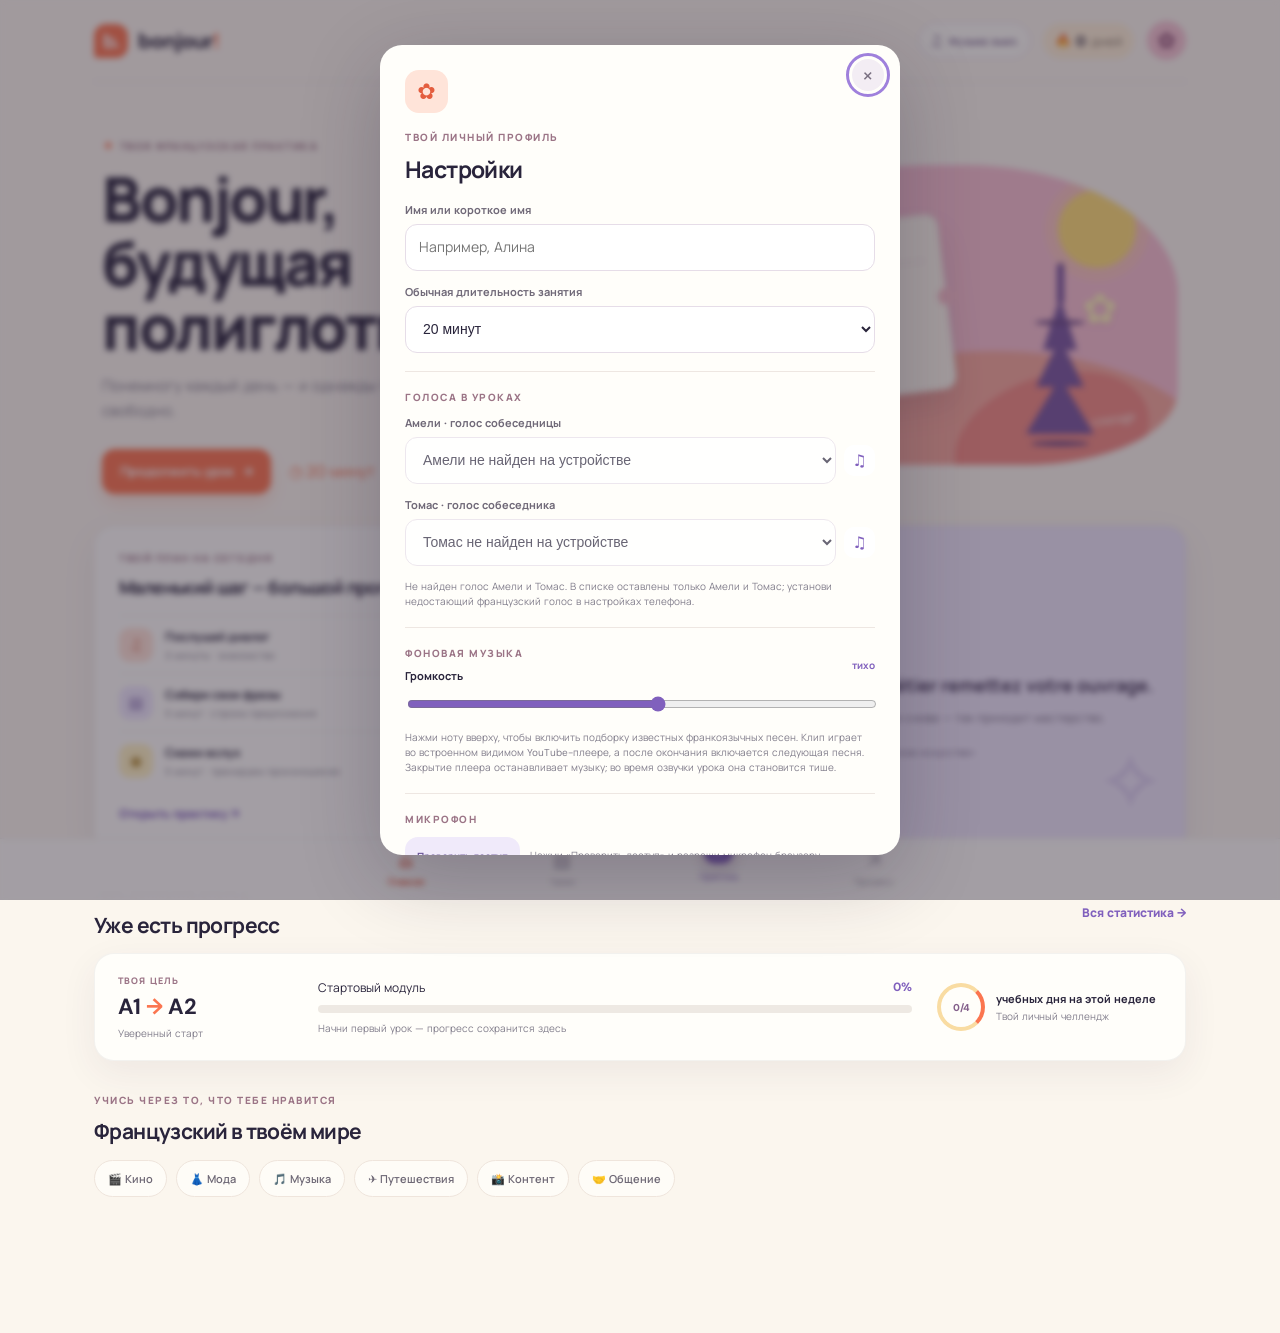
==== commit 3bc55b96: "Add French music playlist player" ====
--- a/index.html
+++ b/index.html
@@ -9,8 +9,8 @@
     <link rel="preconnect" href="https://fonts.googleapis.com" />
     <link rel="preconnect" href="https://fonts.gstatic.com" crossorigin />
     <link href="https://fonts.googleapis.com/css2?family=DM+Sans:wght@400;500;600;700;800&family=Manrope:wght@400;500;600;700;800&display=swap" rel="stylesheet" />
-    <link rel="stylesheet" href="styles.css?v=20261106-2" />
-    <script src="app.js?v=20261106-2" defer></script>
+    <link rel="stylesheet" href="styles.css?v=20261106-3" />
+    <script src="app.js?v=20261106-3" defer></script>
   </head>
   <body>
     <div class="app-shell">
@@ -234,7 +234,7 @@
         <div class="settings-divider"></div>
         <div class="setting-heading"><div><p class="eyebrow">ФОНОВАЯ МУЗЫКА</p><b>Громкость</b></div><output id="music-volume-output">тихо</output></div>
         <input id="music-volume" class="volume-range" type="range" min="0" max="0.14" step="0.005" value="0.075" aria-label="Громкость фоновой музыки" />
-        <p class="dialog-note">Звучит «Gymnopédie No. 1» Эрика Сати в исполнении Kevin MacLeod. Включается после первого касания страницы, во время французских реплик становится тише. Источник и лицензия: <a href="https://incompetech.com/music/royalty-free/mp3-royaltyfree/Gymnopedie%20No%201.mp3" target="_blank" rel="noreferrer">Incompetech</a> · <a href="https://creativecommons.org/licenses/by/3.0/" target="_blank" rel="noreferrer">CC BY 3.0</a>.</p>
+        <p class="dialog-note">Нажми ноту вверху, чтобы включить подборку известных франкоязычных песен. Клип играет во встроенном видимом YouTube-плеере, а после окончания включается следующая песня. Закрытие плеера останавливает музыку; во время озвучки урока она становится тише.</p>
         <div class="settings-divider"></div>
         <p class="eyebrow">МИКРОФОН</p>
         <div class="mic-check-row"><button class="button button-soft" id="check-mic" type="button">Проверить доступ</button><span id="mic-status" aria-live="polite">Проверка доступности микрофона…</span></div>
@@ -256,7 +256,13 @@
     </dialog>
 
     <dialog class="lesson-dialog" id="lesson-dialog"><div class="lesson-dialog-content" id="lesson-dialog-content"></div></dialog>
-    <audio id="background-music" preload="none" loop><source src="https://incompetech.com/music/royalty-free/mp3-royaltyfree/Gymnopedie%20No%201.mp3" type="audio/mpeg" /></audio>
+    <aside class="music-dock" id="music-dock" aria-label="Французская музыкальная подборка" hidden>
+      <div class="music-dock-heading">
+        <div class="music-track-copy" aria-live="polite"><span class="eyebrow">À LA FRANÇAISE · ПОДБОРКА</span><b id="music-track-title">Выбери песню</b><small id="music-track-artist">ZAZ · Stromae · Indila · Joe Dassin</small></div>
+        <div class="music-dock-actions"><button class="music-dock-action" id="music-skip" type="button" aria-label="Следующая песня" title="Следующая песня">⏭</button><button class="music-dock-action" id="music-close" type="button" aria-label="Остановить музыку" title="Остановить музыку">×</button></div>
+      </div>
+      <div class="music-player-frame"><div id="music-player"></div></div>
+    </aside>
     <div class="toast" id="toast" role="status" aria-live="polite"></div>
   </body>
 </html>
--- a/styles.css
+++ b/styles.css
@@ -232,6 +232,19 @@
 .music-toggle[aria-pressed="true"] { border-color: #c6b1e1; background: #eee7fa; color: #684c98; }
 .music-toggle[aria-pressed="true"] > span:first-child { animation: music-bob 1.1s ease-in-out infinite alternate; }
 @keyframes music-bob { to { transform: translateY(-2px) rotate(8deg); } }
+.music-dock { position: fixed; z-index: 20; right: max(14px, calc((100vw - 1180px) / 2 + 12px)); bottom: calc(90px + env(safe-area-inset-bottom)); width: 224px; padding: 10px; border: 1px solid #e5d9ef; border-radius: 17px; background: rgba(255,254,250,.97); box-shadow: 0 14px 36px rgba(41,30,56,.2); }
+.music-dock[hidden] { display: none; }
+.music-dock-heading { display: flex; align-items: center; justify-content: space-between; gap: 8px; min-height: 35px; margin-bottom: 7px; }
+.music-track-copy { min-width: 0; }
+.music-track-copy .eyebrow { display: block; margin: 0 0 3px; color: #9b7486; font-size: 7px; letter-spacing: 1px; }
+.music-track-copy b, .music-track-copy small { display: block; overflow: hidden; text-overflow: ellipsis; white-space: nowrap; }
+.music-track-copy b { font-size: 10px; }
+.music-track-copy small { margin-top: 2px; color: var(--muted); font-size: 8px; }
+.music-dock-actions { display: flex; flex: 0 0 auto; gap: 4px; }
+.music-dock-action { display: grid; place-items: center; width: 30px; height: 30px; border: 0; border-radius: 10px; background: #f1eafa; color: #705592; font-size: 14px; cursor: pointer; }
+.music-dock-action:hover { background: #e7dcf5; }
+.music-player-frame { width: 200px; height: 200px; background: #241d2e; }
+.music-player-frame iframe { display: block; width: 200px; height: 200px; border: 0; }
 
 /* Ciné-club, playful lesson missions, and phrase-by-phrase dictation. */
 .video-stage { overflow: hidden; margin: 15px 0 13px; padding: 13px; border: 1px solid #e7dff0; border-radius: 19px; background: linear-gradient(135deg, #fff5e9, #f3edff 58%, #fff0f4); box-shadow: 0 12px 30px rgba(84,57,122,.08); }
@@ -319,6 +332,7 @@
   .music-toggle { width: 35px; min-width: 35px; height: 35px; justify-content: center; padding: 0; }
   .music-toggle #music-label { display: none; }
   .music-toggle > span:first-child { font-size: 17px; }
+  .music-dock { right: 8px; bottom: calc(78px + env(safe-area-inset-bottom)); width: 220px; }
   .voice-settings { align-items: flex-start; flex-direction: column; gap: 9px; margin-bottom: 13px; padding: 14px; }
   .voice-picker { width: 100%; }
   .voice-picker select { max-width: none; flex: 1; min-width: 0; }
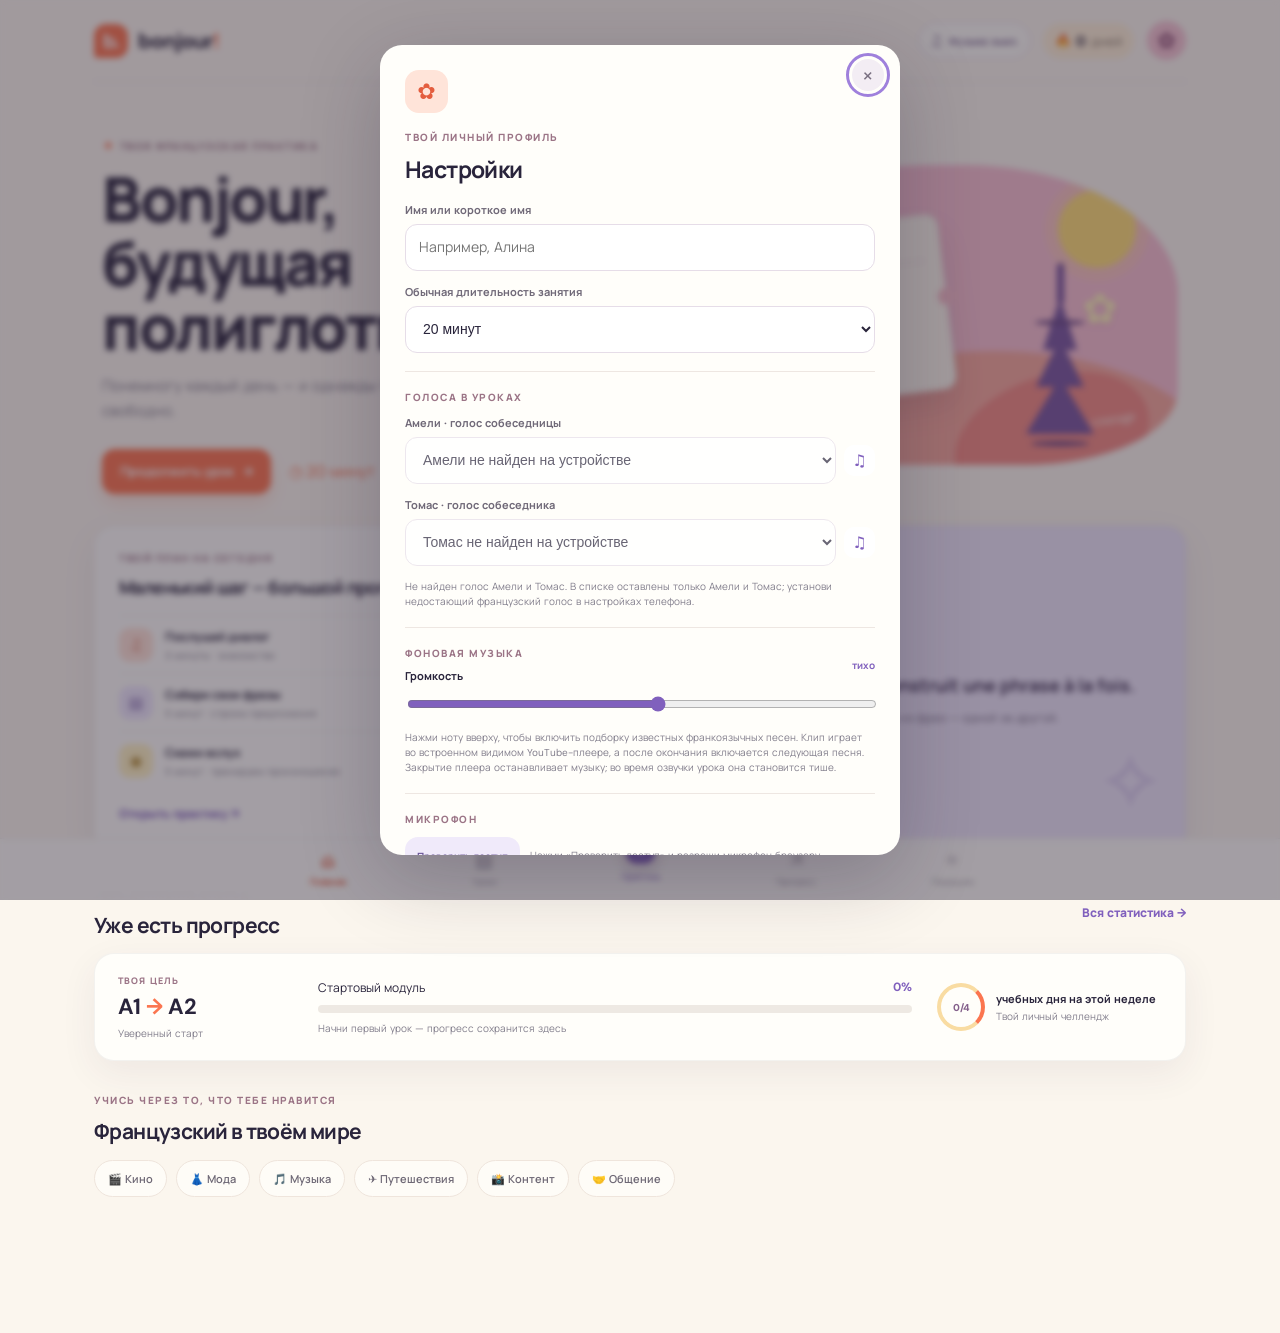
==== commit 73f54b96: "Добавить многоязычного ИИ-помощника" ====
--- a/index.html
+++ b/index.html
@@ -9,8 +9,10 @@
     <link rel="preconnect" href="https://fonts.googleapis.com" />
     <link rel="preconnect" href="https://fonts.gstatic.com" crossorigin />
     <link href="https://fonts.googleapis.com/css2?family=DM+Sans:wght@400;500;600;700;800&family=Manrope:wght@400;500;600;700;800&display=swap" rel="stylesheet" />
-    <link rel="stylesheet" href="styles.css?v=20261106-3" />
-    <script src="app.js?v=20261106-3" defer></script>
+    <link rel="stylesheet" href="styles.css?v=20261106-4" />
+    <link rel="stylesheet" href="assistant.css?v=20261107-1" />
+    <script src="app.js?v=20261106-4" defer></script>
+    <script src="assistant.js?v=20261107-1" defer></script>
   </head>
   <body>
     <div class="app-shell">
@@ -135,6 +137,50 @@
           </section>
         </section>
 
+        <section class="view assistant-view" id="view-assistant" aria-labelledby="assistant-title">
+          <div class="page-intro"><p class="eyebrow">ТВОЙ СОБЕСЕДНИК · RU · KZ · FR</p><h1 id="assistant-title">ИИ-помощник <span class="title-sparkle">✦</span></h1><p>Общайся на русском, казахском или французском, задавай вопросы о чём угодно и проси помочь с учёбой, путешествиями, кино или идеями.</p></div>
+          <div class="assistant-layout">
+            <section class="assistant-chat panel" aria-label="Чат с ИИ-помощником">
+              <div class="assistant-chat-heading"><div class="assistant-avatar" aria-hidden="true">✦</div><div><b>Bonjour, я рядом</b><small>Отвечаю на языке твоего сообщения</small></div><button id="assistant-clear" class="assistant-clear" type="button">Новый разговор</button></div>
+              <div id="assistant-messages" class="assistant-messages" aria-live="polite" aria-relevant="additions text">
+                <article class="assistant-message assistant-message-bot"><span class="assistant-message-name">Bonjour</span><p>Привет! Можем поболтать, разобрать французскую фразу или обсудить любую твою идею. Напиши по-русски, қазақша или français — как тебе удобнее ✨</p></article>
+              </div>
+              <div class="assistant-quick-prompts" aria-label="Идеи для начала разговора">
+                <button type="button" data-assistant-prompt="Давай познакомимся. Задавай мне простые вопросы по-французски и объясняй их по-русски.">Познакомиться 🇫🇷</button>
+                <button type="button" data-assistant-prompt="Расскажи что-нибудь интересное о французском кино и посоветуй фильм уровня A1–A2.">Кино 🎬</button>
+                <button type="button" data-assistant-prompt="Қазақша сөйлесейік. Маған француз тілін қызықты әрі жеңіл үйренуге көмектес.">Қазақша сөйлесу</button>
+              </div>
+              <form id="assistant-form" class="assistant-form">
+                <label class="visually-hidden" for="assistant-input">Сообщение помощнику</label>
+                <textarea id="assistant-input" maxlength="2000" rows="2" placeholder="Напиши вопрос или расскажи, что у тебя на уме…" required></textarea>
+                <div class="assistant-composer-tools">
+                  <label class="assistant-language-label" for="assistant-language">Язык микрофона
+                    <select id="assistant-language" aria-label="Язык голосового ввода"><option value="ru-RU">Русский</option><option value="kk-KZ">Қазақша</option><option value="fr-FR">Français</option></select>
+                  </label>
+                  <button class="assistant-icon-button" id="assistant-mic" type="button" aria-label="Продиктовать сообщение" title="Продиктовать сообщение">🎙</button>
+                  <label class="assistant-language-label assistant-output-label" for="assistant-output-language">Голос ответа
+                    <select id="assistant-output-language" aria-label="Язык озвучивания ответа"><option value="auto">Авто</option><option value="ru-RU">Русский</option><option value="kk-KZ">Қазақша</option><option value="fr-FR">Français</option></select>
+                  </label>
+                  <label class="assistant-voice-toggle"><input id="assistant-speak" type="checkbox" /> Озвучивать ответы</label>
+                  <button class="button button-primary assistant-send" id="assistant-send" type="submit">Отправить <span aria-hidden="true">↗</span></button>
+                </div>
+              </form>
+              <p class="assistant-status" id="assistant-status" role="status" aria-live="polite">Чтобы начать, настрой подключение ниже и подтверди уведомление о данных.</p>
+            </section>
+            <aside class="assistant-setup panel">
+              <p class="eyebrow">ПОДКЛЮЧЕНИЕ</p><h2>Почти готово</h2>
+              <p class="assistant-setup-copy">Для защиты ключа помощник работает через небольшой сервер. Здесь вводятся только адрес сервера и его код доступа — ключ модели в сайт не вставляется.</p>
+              <label class="field-label" for="assistant-endpoint">Адрес API помощника</label><input id="assistant-endpoint" class="name-input" type="url" inputmode="url" placeholder="https://твой-проект.vercel.app/api/assistant" autocomplete="url" />
+              <label class="field-label assistant-field-gap" for="assistant-access-code">Код доступа</label><input id="assistant-access-code" class="name-input" type="password" maxlength="128" autocomplete="off" placeholder="Код из настроек сервера" />
+              <button class="button button-soft assistant-save-endpoint" id="assistant-save-endpoint" type="button">Сохранить адрес</button>
+              <div class="assistant-privacy-box"><b>Перед первым сообщением</b><p>Текст вопроса отправится через сервер в OpenRouter и модель, чтобы получить ответ. Переписка не сохраняется сайтом и исчезнет при перезагрузке. Не отправляй пароли, адрес, документы или другие личные сведения.</p>
+                <label><input id="assistant-consent" type="checkbox" /> Понимаю и хочу начать разговор</label>
+              </div>
+              <p class="assistant-setup-footnote">Голосовой ввод использует распознавание речи браузера. Если микрофон не поддерживается, нажми микрофон на клавиатуре телефона. Озвучивание работает голосами, установленными в устройстве.</p>
+            </aside>
+          </div>
+        </section>
+
         <section class="view" id="view-practice" aria-labelledby="practice-title">
           <div class="page-intro"><p class="eyebrow">СЛУШАЙ · ПОВТОРЯЙ · ГОВОРИ</p><h1 id="practice-title">Практика <span class="title-sparkle">✦</span></h1><p>Ошибки здесь — часть пути. Попробуй ещё раз, и фраза станет твоей.</p></div>
           <div class="practice-step-head">
@@ -214,6 +260,7 @@
         <button class="nav-item" data-view="learn"><span class="nav-icon">▤</span><span>Уроки</span></button>
         <button class="nav-item nav-center" data-view="practice"><span class="nav-center-icon">✦</span><span>Практика</span></button>
         <button class="nav-item" data-view="progress"><span class="nav-icon">↗</span><span>Прогресс</span></button>
+        <button class="nav-item assistant-nav" data-view="assistant"><span class="nav-icon">✧</span><span>Помощник</span></button>
       </nav>
     </div>
 
--- a/assistant.css
+++ b/assistant.css
@@ -0,0 +1,80 @@
+.assistant-view .page-intro { max-width: 760px; }
+.assistant-layout { display: grid; grid-template-columns: minmax(0,1.7fr) minmax(260px,.8fr); align-items: start; gap: 18px; }
+.assistant-chat, .assistant-setup { min-width: 0; padding: 22px; border: 1px solid rgba(127,96,189,.12); border-radius: 22px; background: linear-gradient(145deg,#fffefa,#fffafd 68%,#fff5f1); }
+.assistant-chat { display: flex; min-height: 580px; flex-direction: column; overflow: hidden; }
+.assistant-chat-heading { display: flex; align-items: center; gap: 11px; padding-bottom: 15px; border-bottom: 1px solid #eee8f0; }
+.assistant-avatar { display: grid; place-items: center; width: 43px; height: 43px; flex: 0 0 auto; border: 1px solid rgba(255,255,255,.75); border-radius: 16px 16px 16px 5px; background: linear-gradient(140deg,#f7a4c2,#8d6ac5 75%); color: #fff; box-shadow: 0 6px 16px rgba(126,89,168,.2); font-size: 21px; }
+.assistant-chat-heading > div:nth-child(2) { display: grid; gap: 3px; }
+.assistant-chat-heading > div:nth-child(2) b { font-size: 13px; }
+.assistant-chat-heading small { color: var(--muted); font-size: 10px; }
+.assistant-clear { margin-left: auto; padding: 8px 10px; border: 1px solid #eee6f0; border-radius: 10px; background: rgba(255,255,255,.8); color: #776786; font-size: 10px; font-weight: 700; cursor: pointer; }
+.assistant-messages { display: flex; min-height: 235px; flex: 1; flex-direction: column; gap: 10px; overflow: auto; padding: 16px 5px; scroll-behavior: smooth; }
+.assistant-message { width: fit-content; max-width: min(88%,620px); padding: 11px 13px; border: 1px solid #eee8ef; border-radius: 15px 15px 15px 5px; background: #fff; box-shadow: 0 4px 13px rgba(60,45,80,.04); }
+.assistant-message p { margin: 5px 0 0; color: #4f4959; font-size: 12px; line-height: 1.65; white-space: pre-wrap; overflow-wrap: anywhere; }
+.assistant-message-name { color: #936a92; font-size: 9px; font-weight: 800; letter-spacing: .04em; }
+.assistant-message-user { align-self: flex-end; border-color: #f8d5c9; border-radius: 15px 15px 5px 15px; background: linear-gradient(135deg,#fff0e8,#fff6f5); }
+.assistant-message-user .assistant-message-name { color: #bd614d; }
+.assistant-typing { color: #8b779f; font-size: 11px; font-style: italic; animation: assistant-breathe 1s ease-in-out infinite alternate; }
+@keyframes assistant-breathe { to { opacity: .55; } }
+.assistant-quick-prompts { display: flex; flex-wrap: wrap; gap: 7px; margin: 0 0 10px; }
+.assistant-quick-prompts button { padding: 8px 10px; border: 1px solid #eadff2; border-radius: 999px; background: #fff; color: #706085; font-size: 9px; font-weight: 700; cursor: pointer; }
+.assistant-quick-prompts button:hover { border-color: #b69cda; background: #faf6ff; }
+.assistant-form { padding: 9px; border: 1px solid #e9dfef; border-radius: 16px; background: rgba(255,255,255,.9); box-shadow: 0 5px 18px rgba(60,45,80,.05); }
+.assistant-form textarea { display: block; width: 100%; min-height: 54px; max-height: 140px; resize: vertical; padding: 7px 5px; border: 0; outline: 0; background: transparent; color: var(--ink); font: inherit; font-size: 12px; line-height: 1.5; }
+.assistant-form textarea:focus-visible { outline: 2px solid #b69cda; outline-offset: 1px; border-radius: 6px; }
+.assistant-form textarea::placeholder { color: #a49baa; }
+.assistant-composer-tools { display: flex; align-items: center; flex-wrap: wrap; gap: 8px; padding-top: 7px; border-top: 1px solid #f2edf3; }
+.assistant-language-label { display: flex; align-items: center; gap: 5px; color: #867e8d; font-size: 9px; }
+.assistant-language-label select { max-width: 116px; padding: 7px 22px 7px 8px; border: 1px solid #ede5f0; border-radius: 9px; background: #fff; color: #5f566c; font-size: 10px; }
+.assistant-icon-button { display: grid; place-items: center; width: 34px; height: 34px; border: 1px solid #e9def3; border-radius: 11px; background: #f8f3fc; cursor: pointer; }
+.assistant-icon-button.is-listening { border-color: #ed7962; background: #fff0e8; animation: assistant-mic-pulse 1s infinite; }
+@keyframes assistant-mic-pulse { 50% { box-shadow: 0 0 0 5px rgba(237,121,98,.15); } }
+.assistant-voice-toggle { display: flex; align-items: center; gap: 5px; color: #7b7381; font-size: 9px; cursor: pointer; }
+.assistant-voice-toggle input, .assistant-privacy-box input { accent-color: var(--purple); }
+.assistant-send { min-height: 36px; margin-left: auto; padding: 0 13px; font-size: 10px; }
+.assistant-send:disabled { opacity: .65; cursor: wait; }
+.assistant-status { min-height: 18px; margin: 8px 2px 0; color: #887d8e; font-size: 9px; line-height: 1.5; }
+.assistant-status.is-error { color: #ad5046; }
+.assistant-status.is-success { color: #597c56; }
+.assistant-setup { position: sticky; top: 16px; padding: 20px; background: linear-gradient(150deg,#fff9ed,#fff8fb 55%,#f6f2ff); }
+.assistant-setup .eyebrow { margin-bottom: 6px; }
+.assistant-setup h2 { font-size: 18px; }
+.assistant-setup-copy, .assistant-setup-footnote { color: #817888; font-size: 10px; line-height: 1.6; }
+.assistant-setup .name-input { height: 42px; font-size: 10px; }
+.assistant-field-gap { margin-top: 13px; }
+.assistant-save-endpoint { width: 100%; min-height: 39px; margin-top: 11px; font-size: 10px; }
+.assistant-privacy-box { margin-top: 17px; padding: 12px; border: 1px solid rgba(128,96,189,.14); border-radius: 13px; background: rgba(255,255,255,.72); }
+.assistant-privacy-box > b { display: block; margin-bottom: 6px; color: #655473; font-size: 10px; }
+.assistant-privacy-box p { margin: 0 0 9px; color: #817888; font-size: 9px; line-height: 1.55; }
+.assistant-privacy-box label { display: flex; align-items: flex-start; gap: 7px; color: #665c70; font-size: 9px; font-weight: 700; line-height: 1.45; cursor: pointer; }
+.assistant-privacy-box input { flex: 0 0 auto; }
+.assistant-setup-footnote { margin: 12px 0 0; font-size: 9px; }
+.visually-hidden { position: absolute !important; width: 1px !important; height: 1px !important; padding: 0 !important; overflow: hidden !important; clip: rect(0,0,0,0) !important; white-space: nowrap !important; clip-path: inset(50%) !important; border: 0 !important; }
+@media (max-width: 850px) {
+  .assistant-layout { grid-template-columns: minmax(0,1.3fr) minmax(230px,.8fr); gap: 12px; }
+  .assistant-chat, .assistant-setup { padding: 16px; }
+}
+@media (max-width: 720px) {
+  .assistant-layout { grid-template-columns: 1fr; }
+  .assistant-setup { position: static; grid-row: 1; }
+  .assistant-chat { min-height: 500px; }
+  .assistant-messages { min-height: 200px; }
+  .assistant-composer-tools { gap: 6px; }
+  .assistant-language-label { width: 100%; }
+  .assistant-language-label select { max-width: none; }
+}
+@media (max-width: 620px) {
+  .bottom-nav { gap: 0; justify-content: space-around; padding-right: 4px; padding-left: 4px; }
+  .bottom-nav .nav-item { min-width: 0; padding-right: 4px; padding-left: 4px; font-size: 7.5px; }
+  .assistant-chat, .assistant-setup { padding: 13px; border-radius: 17px; }
+  .assistant-chat { min-height: 460px; }
+  .assistant-chat-heading small { max-width: 150px; font-size: 8px; }
+  .assistant-clear { padding: 7px; font-size: 8px; }
+  .assistant-message { max-width: 94%; padding: 10px 11px; }
+  .assistant-message p { font-size: 11px; }
+  .assistant-quick-prompts button { font-size: 8px; }
+  .assistant-voice-toggle { flex: 1; }
+  .assistant-send { margin-left: 0; }
+  .nav-item.assistant-nav { min-width: 54px; }
+  .nav-item.assistant-nav .nav-icon { font-size: 16px; }
+}
